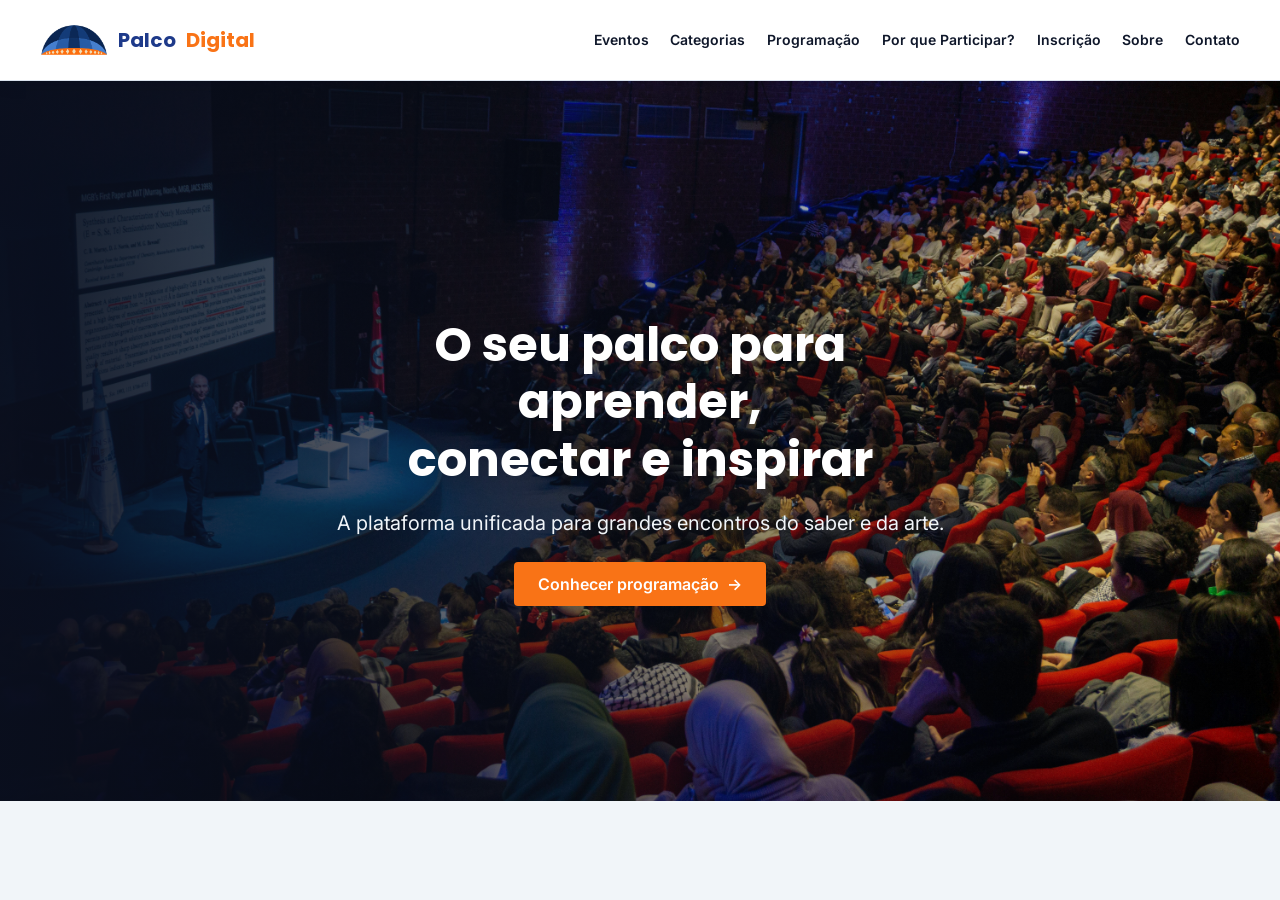
==== index.html @ 89cfd6b9 "feat: adiciona seção principal do portal" ====
<!doctype html>
<html lang="pt-BR">
  <head>
    <meta charset="UTF-8" />
    <meta name="viewport" content="width=device-width, initial-scale=1.0" />
    <link rel="preconnect" href="https://fonts.googleapis.com" />
    <link rel="preconnect" href="https://fonts.gstatic.com" crossorigin />
    <link
      href="https://fonts.googleapis.com/css2?family=Inter:wght@400;500;600&family=Poppins:wght@600;700;800&display=swap"
      rel="stylesheet"
    />
    <link rel="stylesheet" href="style.css" />
    <title>Palco Digital</title>
  </head>
  <body>
    <header class="cabecalho">
      <div class="cabecalho__conteudo">
        <a class="cabecalho__logo" href="">
          <img
            class="cabecalho__logo-imagem"
            src="assets/images/logo-palco-digital.png"
            alt="Logo do Palco Digital"
          />
          Palco <span class="cabecalho__logo-destaque">Digital</span>
        </a>

        <nav class="cabecalho__navegacao" aria-label="Navegação principal">
          <ul class="cabecalho__menu">
            <li class="cabecalho__item">Eventos</li>
            <li class="cabecalho__item">Categorias</li>
            <li class="cabecalho__item">Programação</li>
            <li class="cabecalho__item">Por que Participar?</li>
            <li class="cabecalho__item">Inscrição</li>
            <li class="cabecalho__item">Sobre</li>
            <li class="cabecalho__item">Contato</li>
          </ul>
        </nav>
      </div>
    </header>

    <section class="hero-section">
      <div class="container">
        <div class="hero-content">
          <h1>
            O seu palco para aprender, <br />
            conectar e inspirar
          </h1>
          <p>
            A plataforma unificada para grandes encontros do saber e da arte.
          </p>
          <a href="#" class="btn-primary">
            Conhecer programação<span class="arrow">&rarr;</span></a
          >
        </div>
      </div>
    </section>
  </body>
</html>
---- style.css ----
:root {
  --azul-principal: #2563eb;
  --azul-escuro: #1e3a8a;
  --laranja: #f97316;
  --laranja-claro: #fdba74;
  --branco: #ffffff;
  --cinza-fundo: #f1f5f9;
  --cinza-texto: #64748b;
  --preto-azul-texto: #0f172a;
  --fonte-titulo: "Poppins", Arial, sans-serif;
  --fonte-texto: "Inter", Arial, sans-serif;
}

* {
  box-sizing: border-box;
}

body {
  margin: 0;
  min-width: 320px;
  background-color: var(--cinza-fundo);
  color: var(--preto-azul-texto);
  font-family: var(--fonte-texto);
}

.cabecalho {
  position: sticky;
  top: 0;
  z-index: 100;
  background-color: var(--branco);
  border-bottom: 1px solid #dbe3ee;
  box-shadow: 0 4px 16px rgb(15 23 42 / 8%);
}

.cabecalho__conteudo {
  width: min(1200px, calc(100% - 32px));
  min-height: 80px;
  margin: 0 auto;
  display: flex;
  align-items: center;
  justify-content: space-between;
  gap: 32px;
}

.cabecalho__logo {
  display: flex;
  flex-shrink: 0;
  align-items: center;
  gap: 10px;
  color: var(--azul-escuro);
  font-family: var(--fonte-titulo);
  font-size: 1.25rem;
  font-weight: 700;
  line-height: 1;
  text-decoration: none;
  white-space: nowrap;
}

.cabecalho__logo-imagem {
  display: block;
  width: 68px;
  height: auto;
}

.cabecalho__logo-destaque {
  color: var(--laranja);
}

.cabecalho__navegacao {
  min-width: 0;
}

.cabecalho__menu {
  display: flex;
  align-items: center;
  gap: clamp(14px, 1.7vw, 26px);
  margin: 0;
  padding: 0;
  list-style: none;
}

.cabecalho__item {
  position: relative;
  padding: 10px 0;
  color: var(--preto-azul-texto);
  font-size: 0.875rem;
  font-weight: 600;
  line-height: 1.25;
  white-space: nowrap;
  transition: color 180ms ease;
  cursor: pointer;
}

.cabecalho__item::after {
  content: "";
  position: absolute;
  right: 0;
  bottom: 3px;
  left: 0;
  height: 2px;
  background-color: var(--laranja);
  border-radius: 999px;
  transform: scaleX(0);
  transform-origin: center;
  transition: transform 180ms ease;
}

.cabecalho__item:hover {
  color: var(--azul-principal);
}

.cabecalho__item:hover::after {
  transform: scaleX(1);
}

@media (max-width: 1050px) {
  .cabecalho__conteudo {
    min-height: auto;
    padding: 14px 0 10px;
    flex-direction: column;
    align-items: flex-start;
    gap: 6px;
  }

  .cabecalho__navegacao {
    width: 100%;
    overflow-x: auto;
    scrollbar-width: thin;
  }

  .cabecalho__menu {
    width: max-content;
    padding-bottom: 6px;
  }
}

@media (max-width: 480px) {
  .cabecalho__conteudo {
    width: min(100% - 24px, 1200px);
  }

  .cabecalho__logo {
    font-size: 1.1rem;
  }

  .cabecalho__logo-imagem {
    width: 58px;
  }
}

@media (prefers-reduced-motion: reduce) {
  .cabecalho__item,
  .cabecalho__item::after {
    transition: none;
  }
}

.hero-section {
  background: linear-gradient(to right, rgba(10, 15, 30, 0.95) 0%, rgba(10, 15, 30, 0.6) 40%, rgba(0, 0, 0, 0) 100%), url('/assets/images/hero.jpeg');

  background-size: cover;
  background-position: center;
  background-repeat: no-repeat;

  min-height: 80vh;
  display: flex;
  align-items: center;
  justify-content: center;
}

.container {
  max-width: 1200px;
  margin: 0 auto;
  padding: 0 24px;
}

.hero-content {
  max-width: 650px;
  color: var(--branco);
  text-align: center;
}

.hero-content h1 {
  font-family: var(--fonte-titulo);
  font-size: clamp(2rem, 5vw, 3rem);
  font-weight: 700;
  line-height: 1.2;
  margin-bottom: 16px;
}

.hero-content p {
  font-size: clamp(1rem, 2.5vw, 1.25rem);
  line-height: 1.5;
  color: var(--cinza-fundo);
  margin-bottom: 24px;
}

.btn-primary {
  display: inline-flex;
  align-items: center;
  gap: 8px;
  background-color: var(--laranja);
  color: var(--branco);
  font-size: 1rem;
  font-weight: 600;
  padding: 12px 24px;
  border: none;
  border-radius: 4px;
  transition: background-color 180ms ease;
  text-decoration: none;
}

.btn-primary:hover {
  background-color: var(--azul-principal);
  transform: translateY(-2px);
}
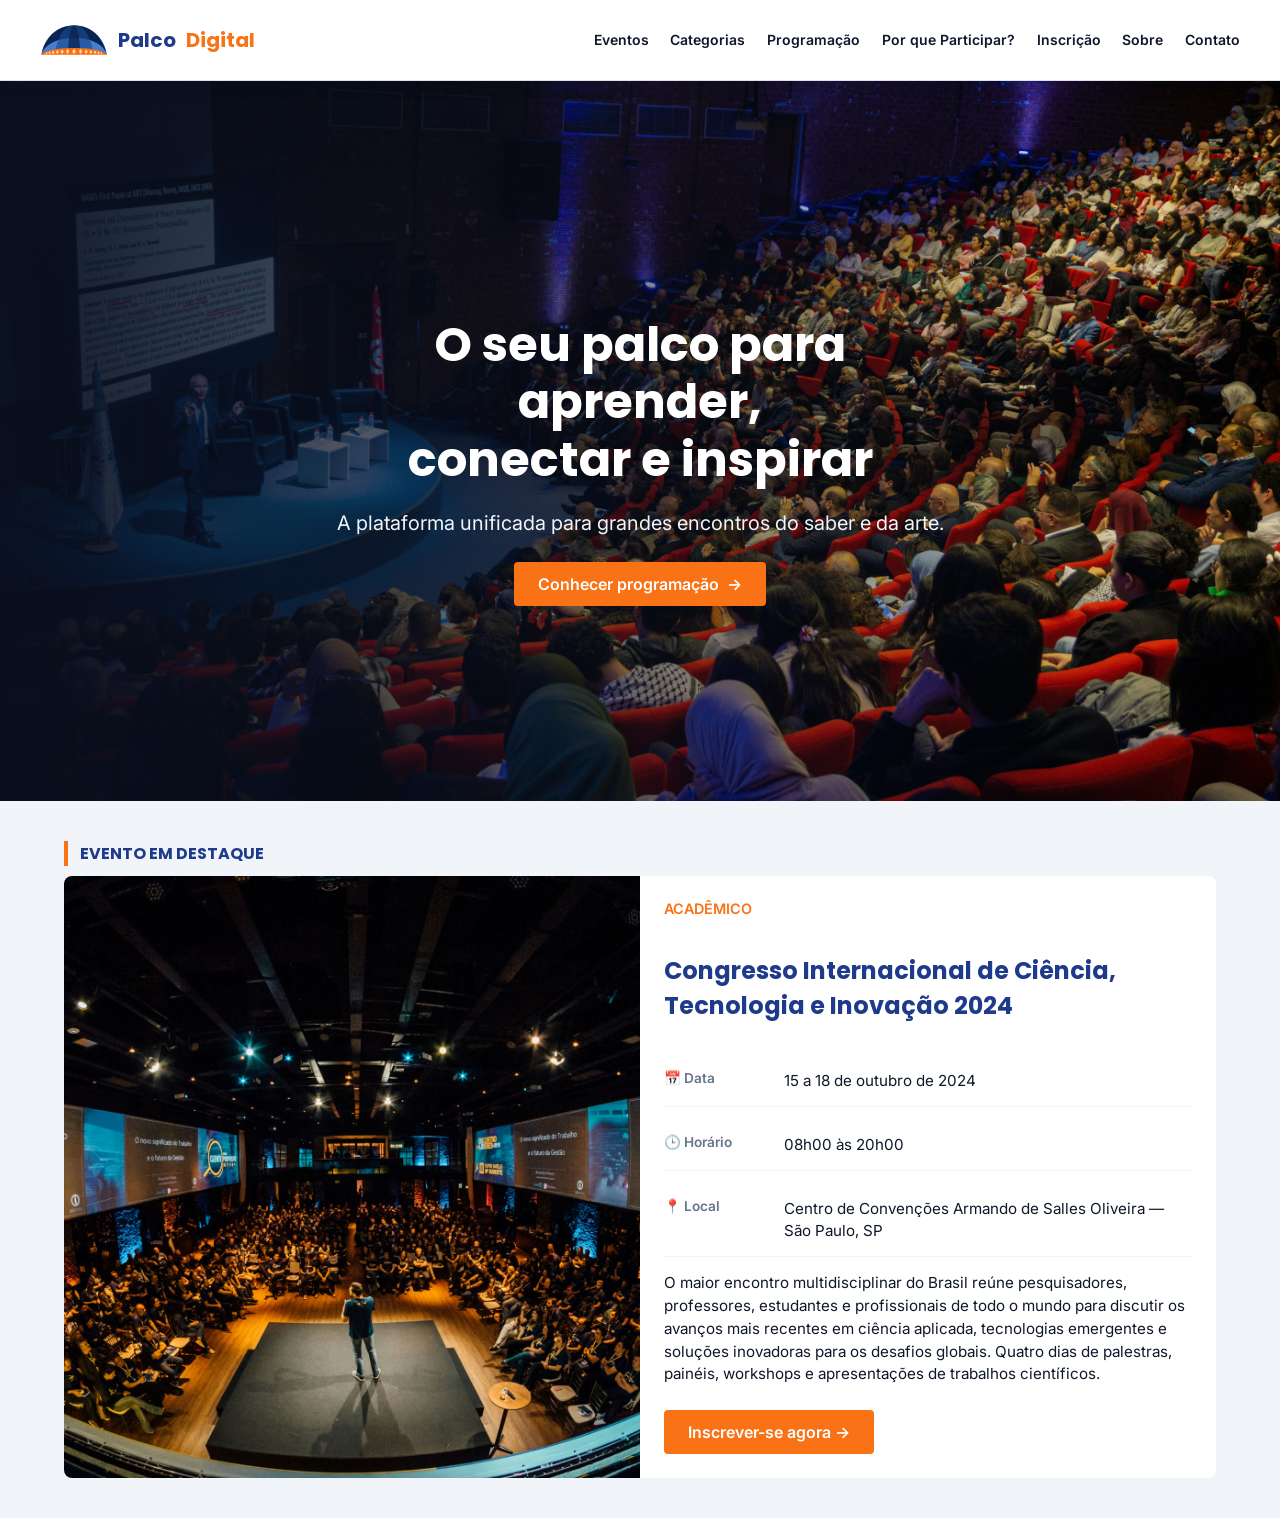
==== commit 890c2a48: "feat: adiciona evento em destaque" ====
--- a/index.html
+++ b/index.html
@@ -54,5 +54,55 @@
         </div>
       </div>
     </section>
+
+    <section class="featured-event-section">
+      <div class="event-container">
+        <div class="section-label">
+          <span>EVENTO EM DESTAQUE</span>
+        </div>
+        <div class="event-card">
+          <div class="event-image">
+            <img
+              src="/assets/images/event.jpeg"
+              alt="Público em evento acadêmico"
+            />
+          </div>
+          <div class="event-info">
+            <span class="tag">Acadêmico</span>
+            <h2>
+              Congresso Internacional de Ciência, Tecnologia e Inovação 2024
+            </h2>
+            <div class="event-details">
+              <div class="detail-row">
+                <div class="detail-label">📅 Data</div>
+                <div class="detail-value">15 a 18 de outubro de 2024</div>
+              </div>
+              <div class="detail-row">
+                <div class="detail-label">🕒 Horário</div>
+                <div class="detail-value">08h00 às 20h00</div>
+              </div>
+              <div class="detail-row">
+                <div class="detail-label">📍 Local</div>
+                <div class="detail-value">
+                  Centro de Convenções Armando de Salles Oliveira — São Paulo,
+                  SP
+                </div>
+              </div>
+            </div>
+
+            <p class="description">
+              O maior encontro multidisciplinar do Brasil reúne pesquisadores,
+              professores, estudantes e profissionais de todo o mundo para
+              discutir os avanços mais recentes em ciência aplicada, tecnologias
+              emergentes e soluções inovadoras para os desafios globais. Quatro
+              dias de palestras, painéis, workshops e apresentações de trabalhos
+              científicos.
+            </p>
+
+            <a href="#" class="btn-orange"> Inscrever-se agora &rarr; </a>
+          </div>
+        </div>
+      </div>
+    </section>
   </body>
 </html>
--- a/style.css
+++ b/style.css
@@ -214,3 +214,146 @@
   background-color: var(--azul-principal);
   transform: translateY(-2px);
 }
+
+.event-container {
+  max-width: 1200px;
+  width: 100%;
+  margin: 0 auto;
+  padding: 40px 24px;
+}
+
+.section-label {
+  font-family: var(--fonte-titulo);
+  font-weight: 700;
+  color: var(--azul-escuro);
+  transform: uppercase;
+  border-left: 4px solid var(--laranja);
+  padding-left: 12px;
+  margin-bottom: 10px;
+}
+
+.event-card {
+  display: grid;
+  grid-template-columns: 1fr 1fr;
+  background-color: var(--branco);
+  border-radius: 8px;
+  overflow: hidden;
+}
+
+.event-image {
+  width: 100%;
+  height: 100%;
+}
+
+.event-image img {
+  width: 100%;
+  height: 100%;
+  object-fit: cover;
+  display: block;
+}
+
+.event-info {
+  padding: 24px;
+  display: flex;
+  flex-direction: column;
+}
+
+.tag {
+  font-size: 0.90rem;
+  font-weight: 600;
+  color: var(--laranja);
+  text-transform: uppercase;
+  margin-bottom: 16px;
+}
+
+.event-info h2 {
+  font-family: var(--fonte-titulo);
+  font-size: 1.5rem;
+  font-weight: 700;
+  color: var(--azul-escuro);
+  margin-bottom: 32px;
+}
+
+.event-details {
+  display: flex;
+  flex-direction: column;
+  gap: 12px;
+}
+
+.detail-row {
+  display: flex;
+  align-items: flex-start;
+  padding: 15px 0;
+  border-bottom:#0f172a 1px solid var(--cinza-fundo);
+}
+
+.detail-row:nth-child(1) {
+  border-bottom: 1px solid var(--cinza-fundo);
+}
+
+.detail-row:nth-child(2) {
+  border-bottom: 1px solid var(--cinza-fundo);
+}
+
+.detail-row:nth-child(3) {
+  border-bottom: 1px solid var(--cinza-fundo);
+}
+
+.detail-label {
+  width: 120px;
+  font-size:0.85rem;
+  font-weight: 600;
+  color: var(--cinza-texto);
+  display: flex;
+  align-items: center;
+  gap: 8px;
+}
+
+.detail-value {
+  flex: 1;
+  font-size: 0.95rem;
+  color: var(--preto-azul-texto);
+  line-height: 1.4;
+}
+
+.description {
+  font-size: 0.95rem;
+  line-height: 1.5;
+  color: var(--preto-azul-texto);
+  margin-bottom: 24px;
+}
+
+.btn-orange {
+  align-self: flex-start;
+  background-color: var(--laranja);
+  color: var(--branco);
+  font-size: 1rem;
+  font-weight: 600;
+  padding: 12px 24px;
+  border-radius: 4px;
+  text-decoration: none;
+  transition: background-color 180ms ease;
+}
+
+.btn-orange:hover {
+  background-color: var(--azul-principal);
+}
+
+@media (max-width: 768px) {
+  .event-card {
+    grid-template-columns: 1fr;
+  }
+
+  .event-info {
+    padding: 32px 20px;
+  }
+
+  .event-info h2 {
+    font-size: 1.5rem;
+  }
+
+  .detail-row {
+    flex-direction: column;
+    gap: 8px;
+  }
+}
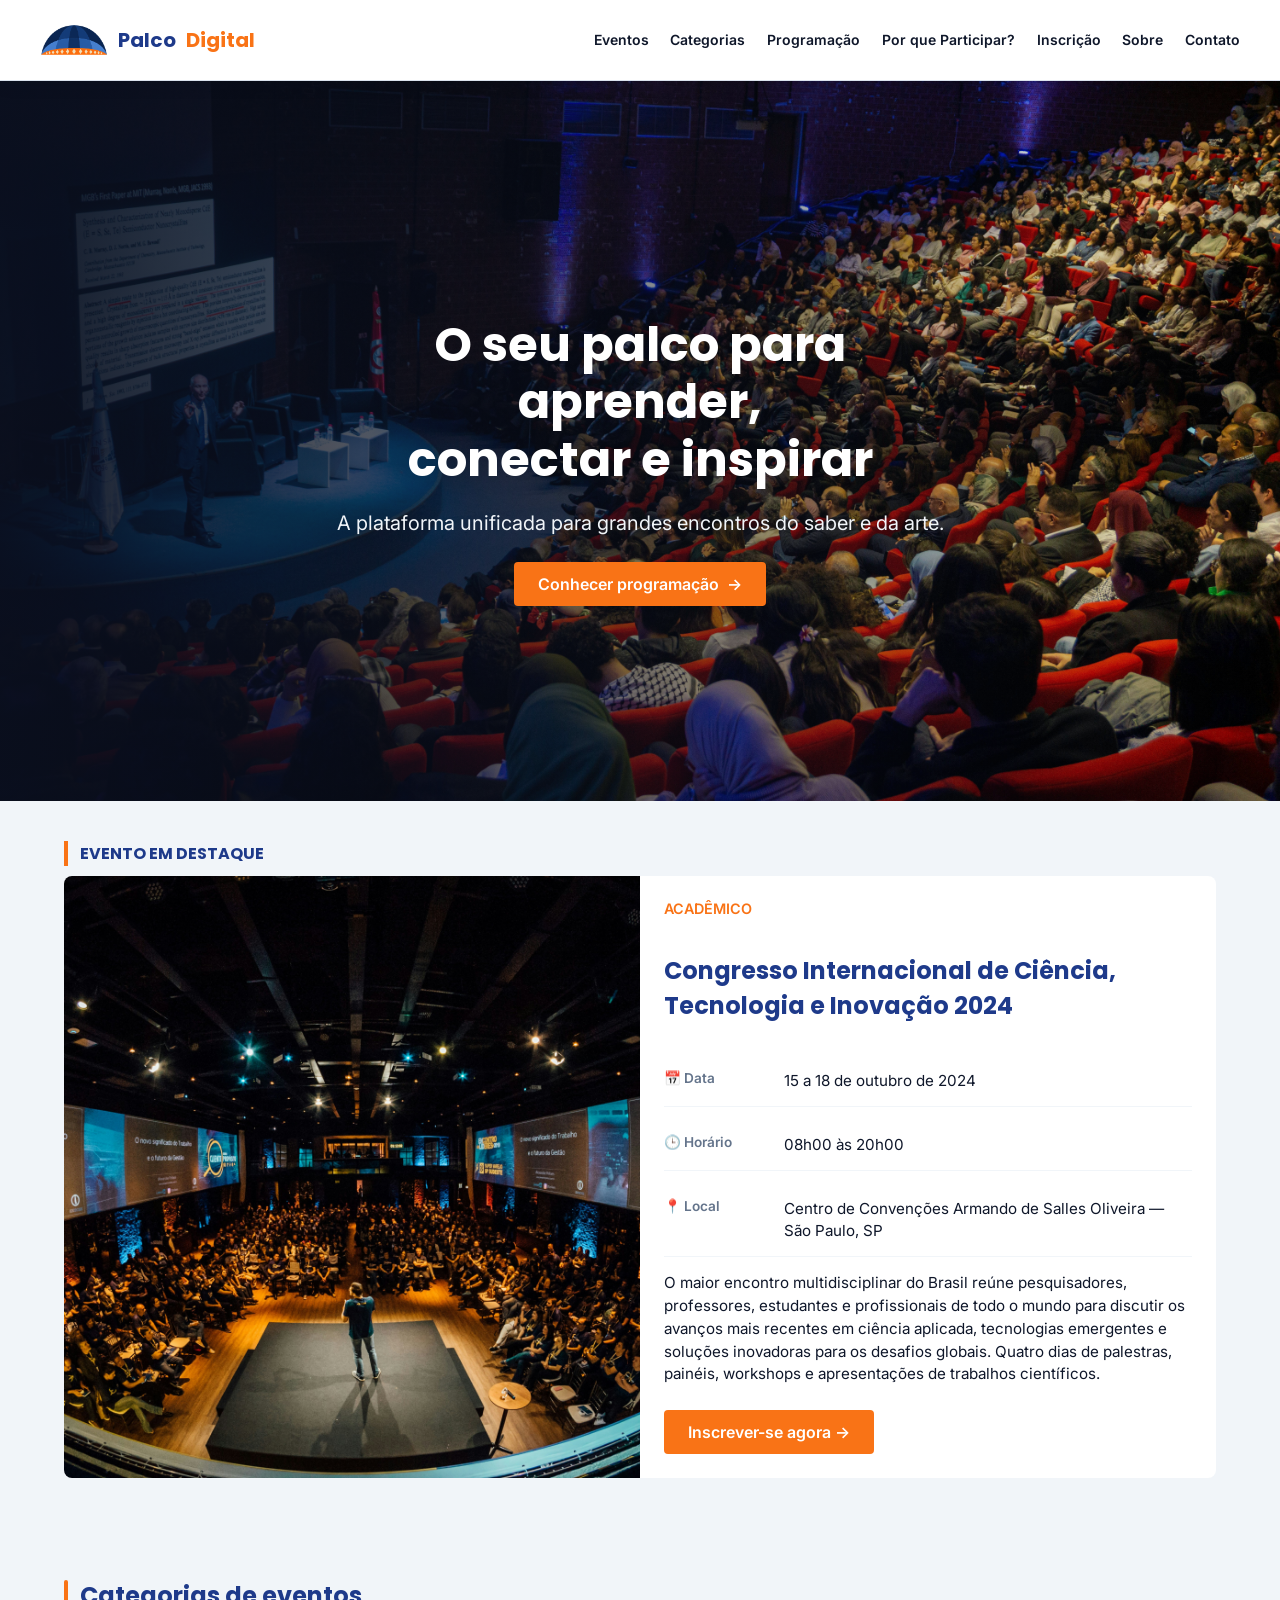
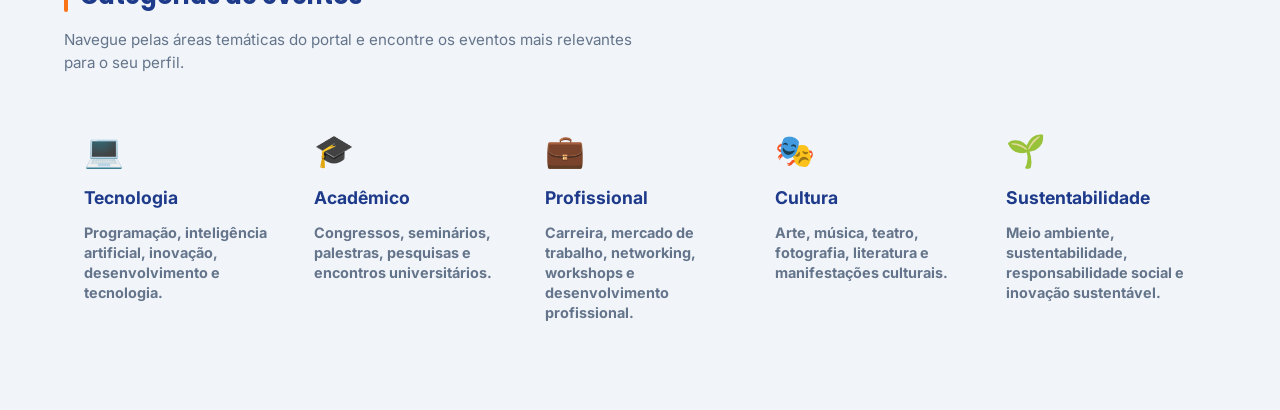
==== commit f2c0cc7b: "feat: adiciona seção de categorias" ====
--- a/index.html
+++ b/index.html
@@ -104,5 +104,71 @@
         </div>
       </div>
     </section>
+
+    <section class="categories-section">
+      <div class="categories-container">
+        <!-- Cabeçalho da Seção -->
+        <div class="section-header">
+          <h2>Categorias de eventos</h2>
+          <p>
+            Navegue pelas áreas temáticas do portal e encontre os eventos mais
+            relevantes para o seu perfil.
+          </p>
+        </div>
+
+        <!-- Grid de Categorias -->
+        <div class="categories-grid">
+          <!-- Card 1 (Ativo/Hover) -->
+          <a href="#" class="category-card active">
+            <div class="icon">💻</div>
+            <h3>Tecnologia</h3>
+            <p>
+              Programação, inteligência artificial, inovação, desenvolvimento e
+              tecnologia.
+            </p>
+          </a>
+
+          <!-- Card 2 -->
+          <a href="#" class="category-card">
+            <div class="icon">🎓</div>
+            <h3>Acadêmico</h3>
+            <p>
+              Congressos, seminários, palestras, pesquisas e encontros
+              universitários.
+            </p>
+          </a>
+
+          <!-- Card 3 -->
+          <a href="#" class="category-card">
+            <div class="icon">💼</div>
+            <h3>Profissional</h3>
+            <p>
+              Carreira, mercado de trabalho, networking, workshops e
+              desenvolvimento profissional.
+            </p>
+          </a>
+
+          <!-- Card 4 -->
+          <a href="#" class="category-card">
+            <div class="icon">🎭</div>
+            <h3>Cultura</h3>
+            <p>
+              Arte, música, teatro, fotografia, literatura e manifestações
+              culturais.
+            </p>
+          </a>
+
+          <!-- Card 5 -->
+          <a href="#" class="category-card">
+            <div class="icon">🌱</div>
+            <h3>Sustentabilidade</h3>
+            <p>
+              Meio ambiente, sustentabilidade, responsabilidade social e
+              inovação sustentável.
+            </p>
+          </a>
+        </div>
+      </div>
+    </section>
   </body>
 </html>
--- a/style.css
+++ b/style.css
@@ -357,3 +357,87 @@
     gap: 8px;
   }
 }
+
+.categories-container {
+  max-width: 1200px;
+  width: 100%;
+  margin: 0 auto;
+  padding: 40px 24px;
+}
+
+.section-header {
+  margin-bottom: 24px;
+}
+
+.section-header h2 {
+  font-family: var(--fonte-titulo);
+  font-weight: 700;
+  color: var(--azul-escuro);
+  display: flex;
+  align-items: center;
+  gap: 12px;
+  margin-bottom: 16px;
+}
+
+.section-header h2::before {
+  content: "";
+  display: inline-block;
+  width: 4px;
+  height: 32px;
+  background-color: var(--laranja);
+  border-radius: 2px;
+}
+
+.section-header p {
+  font-size: 0.95rem;
+  color: var(--cinza-texto);
+  max-width: 600px;
+  line-height: 1.5;
+}
+
+.categories-grid {
+  display: grid;
+  grid-template-columns: repeat(5, 1fr);
+}
+
+.category-card {
+  display: block;
+  padding: 32px 20px;
+  text-decoration: none;
+  color: inherit;
+}
+
+.category-card .icon {
+  font-size: 2rem;
+  margin-bottom: 16px;
+  display: flex;
+  justify-content: space-between;
+  margin-bottom: 16px;
+}
+
+.category-card h3 {
+  font-size: 1.1rem;
+  font-weight: 700;
+  margin-bottom: 8px;
+  color: var(--azul-escuro);
+}
+
+.category-card p {
+  font-size: 0.9rem;
+  color: var(--cinza-texto);
+  font-weight: 700;
+  line-height: 1.4;
+}
+
+@media (max-width: 1024px) {
+    .categories-grid {
+        grid-template-columns: repeat(3, 1fr);
+        border: none;
+    }
+}
+
+@media (max-width: 768px) {
+    .categories-grid {
+        grid-template-columns: 1fr;
+    }
+}
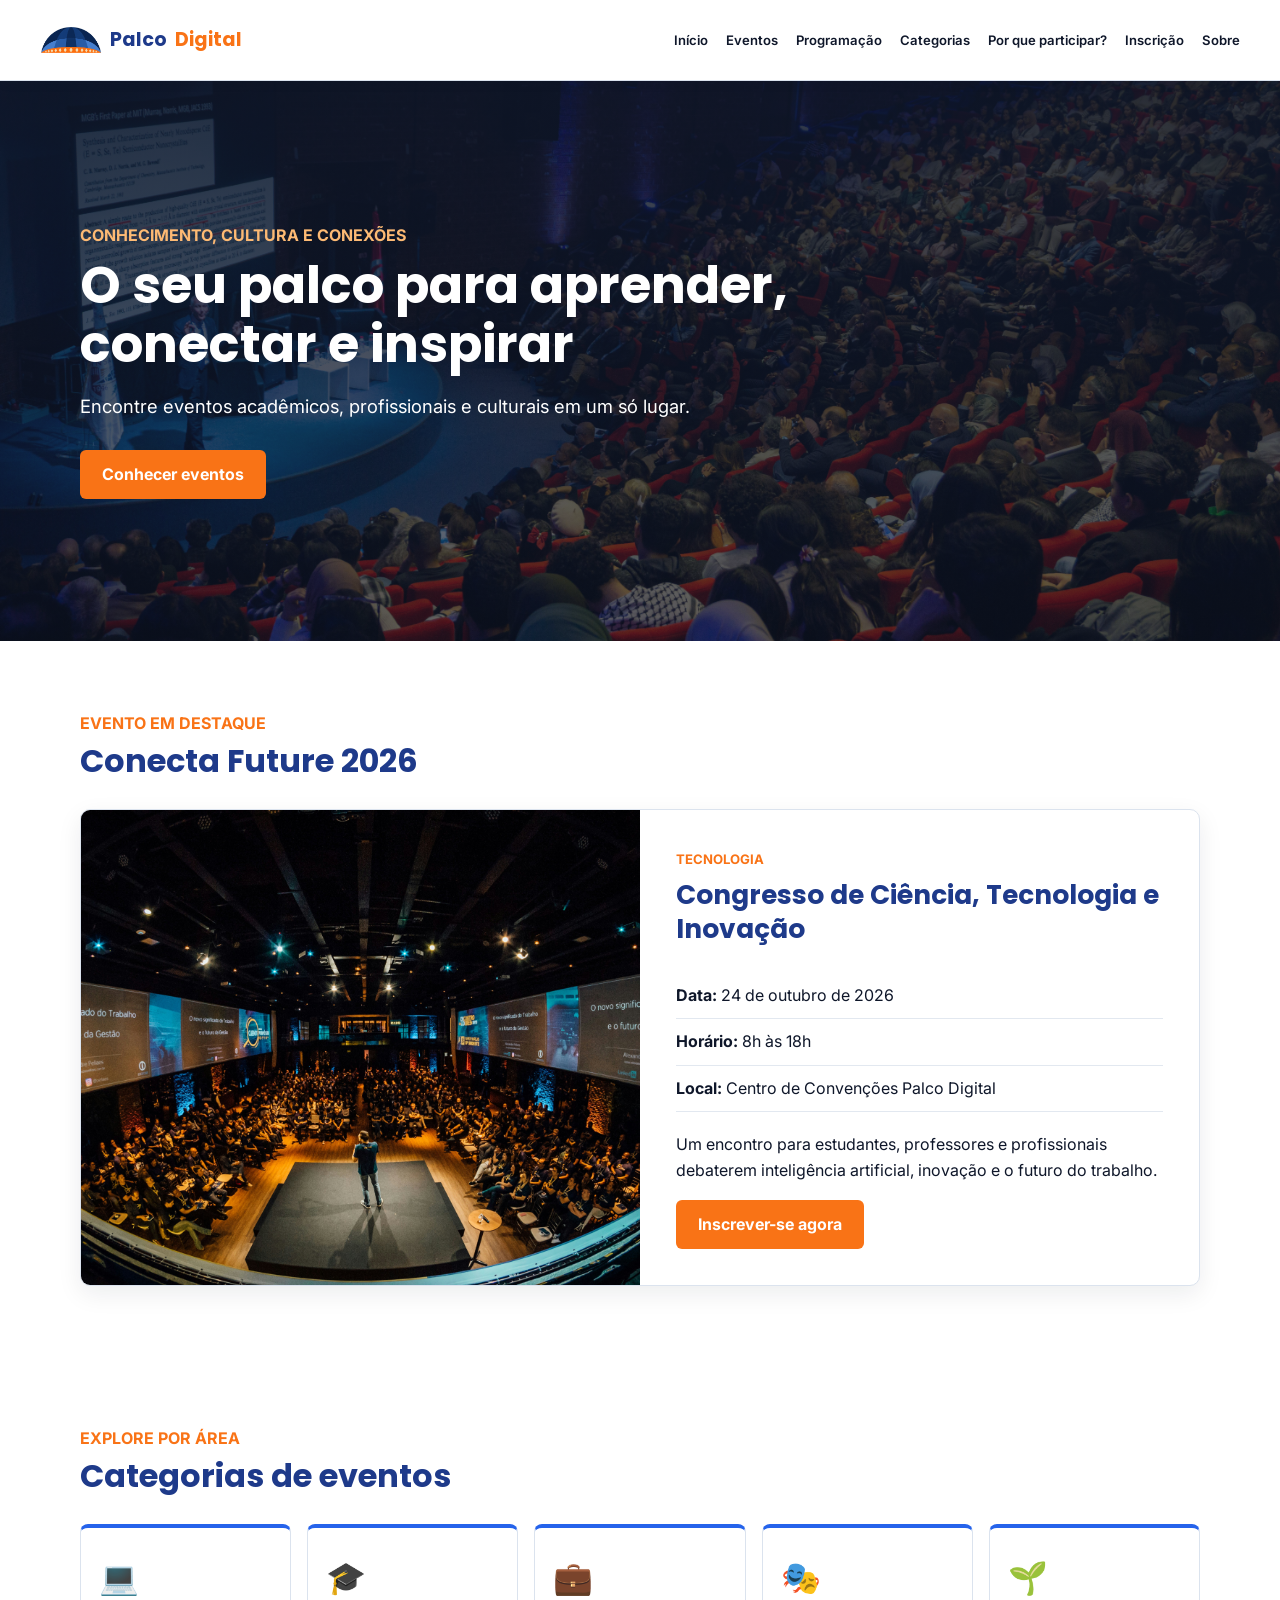
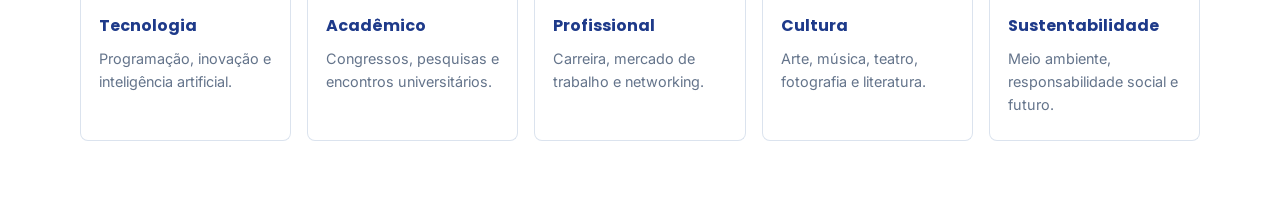
==== commit 02734c6d: "refactor: organiza estrutura base do portal" ====
--- a/index.html
+++ b/index.html
@@ -3,6 +3,10 @@
   <head>
     <meta charset="UTF-8" />
     <meta name="viewport" content="width=device-width, initial-scale=1.0" />
+    <meta
+      name="description"
+      content="Palco Digital: portal fictício de eventos acadêmicos, profissionais e culturais."
+    />
     <link rel="preconnect" href="https://fonts.googleapis.com" />
     <link rel="preconnect" href="https://fonts.gstatic.com" crossorigin />
     <link
@@ -10,165 +14,100 @@
       rel="stylesheet"
     />
     <link rel="stylesheet" href="style.css" />
-    <title>Palco Digital</title>
+    <title>Palco Digital | Portal de Eventos</title>
   </head>
+
   <body>
+    <a class="pular-conteudo" href="#conteudo-principal">Pular para o conteúdo</a>
+
     <header class="cabecalho">
       <div class="cabecalho__conteudo">
-        <a class="cabecalho__logo" href="">
+        <a class="cabecalho__logo" href="#inicio" aria-label="Palco Digital - Início">
           <img
             class="cabecalho__logo-imagem"
             src="assets/images/logo-palco-digital.png"
-            alt="Logo do Palco Digital"
+            alt=""
           />
           Palco <span class="cabecalho__logo-destaque">Digital</span>
         </a>
 
         <nav class="cabecalho__navegacao" aria-label="Navegação principal">
           <ul class="cabecalho__menu">
-            <li class="cabecalho__item">Eventos</li>
-            <li class="cabecalho__item">Categorias</li>
-            <li class="cabecalho__item">Programação</li>
-            <li class="cabecalho__item">Por que Participar?</li>
-            <li class="cabecalho__item">Inscrição</li>
-            <li class="cabecalho__item">Sobre</li>
-            <li class="cabecalho__item">Contato</li>
+            <li><a href="#inicio">Início</a></li>
+            <li><a href="#eventos">Eventos</a></li>
+            <li><a href="#programacao">Programação</a></li>
+            <li><a href="#categorias">Categorias</a></li>
+            <li><a href="#beneficios">Por que participar?</a></li>
+            <li><a href="#inscricao">Inscrição</a></li>
+            <li><a href="#sobre">Sobre</a></li>
           </ul>
         </nav>
       </div>
     </header>
 
-    <section class="hero-section">
-      <div class="container">
-        <div class="hero-content">
-          <h1>
-            O seu palco para aprender, <br />
-            conectar e inspirar
-          </h1>
+    <main id="conteudo-principal">
+      <!-- Banner principal -->
+      <section class="hero-section" id="inicio">
+        <div class="container hero-content">
+          <p class="hero-tag">Conhecimento, cultura e conexões</p>
+          <h1>O seu palco para aprender, conectar e inspirar</h1>
           <p>
-            A plataforma unificada para grandes encontros do saber e da arte.
+            Encontre eventos acadêmicos, profissionais e culturais em um só lugar.
           </p>
-          <a href="#" class="btn-primary">
-            Conhecer programação<span class="arrow">&rarr;</span></a
-          >
+          <a class="botao botao-laranja" href="#eventos">Conhecer eventos</a>
         </div>
-      </div>
-    </section>
+      </section>
 
-    <section class="featured-event-section">
-      <div class="event-container">
-        <div class="section-label">
-          <span>EVENTO EM DESTAQUE</span>
+      <!-- Evento principal -->
+      <section class="secao" id="destaque">
+        <div class="container">
+          <div class="titulo-secao">
+            <p>Evento em destaque</p>
+            <h2>Conecta Future 2026</h2>
+          </div>
+
+          <article class="evento-destaque">
+            <img
+              src="assets/images/event.jpeg"
+              alt="Público acompanhando uma palestra em um grande auditório"
+            />
+
+            <div class="evento-destaque__conteudo">
+              <span class="etiqueta">Tecnologia</span>
+              <h3>Congresso de Ciência, Tecnologia e Inovação</h3>
+              <ul class="lista-informacoes">
+                <li><strong>Data:</strong> 24 de outubro de 2026</li>
+                <li><strong>Horário:</strong> 8h às 18h</li>
+                <li><strong>Local:</strong> Centro de Convenções Palco Digital</li>
+              </ul>
+              <p>
+                Um encontro para estudantes, professores e profissionais debaterem
+                inteligência artificial, inovação e o futuro do trabalho.
+              </p>
+              <a class="botao botao-laranja" href="#inscricao">Inscrever-se agora</a>
+            </div>
+          </article>
         </div>
-        <div class="event-card">
-          <div class="event-image">
-            <img
-              src="/assets/images/event.jpeg"
-              alt="Público em evento acadêmico"
-            />
+      </section>
+
+      <!-- Categorias -->
+      <section class="secao" id="categorias">
+        <div class="container">
+          <div class="titulo-secao">
+            <p>Explore por área</p>
+            <h2>Categorias de eventos</h2>
           </div>
-          <div class="event-info">
-            <span class="tag">Acadêmico</span>
-            <h2>
-              Congresso Internacional de Ciência, Tecnologia e Inovação 2024
-            </h2>
-            <div class="event-details">
-              <div class="detail-row">
-                <div class="detail-label">📅 Data</div>
-                <div class="detail-value">15 a 18 de outubro de 2024</div>
-              </div>
-              <div class="detail-row">
-                <div class="detail-label">🕒 Horário</div>
-                <div class="detail-value">08h00 às 20h00</div>
-              </div>
-              <div class="detail-row">
-                <div class="detail-label">📍 Local</div>
-                <div class="detail-value">
-                  Centro de Convenções Armando de Salles Oliveira — São Paulo,
-                  SP
-                </div>
-              </div>
-            </div>
 
-            <p class="description">
-              O maior encontro multidisciplinar do Brasil reúne pesquisadores,
-              professores, estudantes e profissionais de todo o mundo para
-              discutir os avanços mais recentes em ciência aplicada, tecnologias
-              emergentes e soluções inovadoras para os desafios globais. Quatro
-              dias de palestras, painéis, workshops e apresentações de trabalhos
-              científicos.
-            </p>
-
-            <a href="#" class="btn-orange"> Inscrever-se agora &rarr; </a>
+          <div class="categorias-grid">
+            <article class="categoria-card"><span aria-hidden="true">💻</span><h3>Tecnologia</h3><p>Programação, inovação e inteligência artificial.</p></article>
+            <article class="categoria-card"><span aria-hidden="true">🎓</span><h3>Acadêmico</h3><p>Congressos, pesquisas e encontros universitários.</p></article>
+            <article class="categoria-card"><span aria-hidden="true">💼</span><h3>Profissional</h3><p>Carreira, mercado de trabalho e networking.</p></article>
+            <article class="categoria-card"><span aria-hidden="true">🎭</span><h3>Cultura</h3><p>Arte, música, teatro, fotografia e literatura.</p></article>
+            <article class="categoria-card"><span aria-hidden="true">🌱</span><h3>Sustentabilidade</h3><p>Meio ambiente, responsabilidade social e futuro.</p></article>
           </div>
         </div>
-      </div>
-    </section>
+      </section>
 
-    <section class="categories-section">
-      <div class="categories-container">
-        <!-- Cabeçalho da Seção -->
-        <div class="section-header">
-          <h2>Categorias de eventos</h2>
-          <p>
-            Navegue pelas áreas temáticas do portal e encontre os eventos mais
-            relevantes para o seu perfil.
-          </p>
-        </div>
-
-        <!-- Grid de Categorias -->
-        <div class="categories-grid">
-          <!-- Card 1 (Ativo/Hover) -->
-          <a href="#" class="category-card active">
-            <div class="icon">💻</div>
-            <h3>Tecnologia</h3>
-            <p>
-              Programação, inteligência artificial, inovação, desenvolvimento e
-              tecnologia.
-            </p>
-          </a>
-
-          <!-- Card 2 -->
-          <a href="#" class="category-card">
-            <div class="icon">🎓</div>
-            <h3>Acadêmico</h3>
-            <p>
-              Congressos, seminários, palestras, pesquisas e encontros
-              universitários.
-            </p>
-          </a>
-
-          <!-- Card 3 -->
-          <a href="#" class="category-card">
-            <div class="icon">💼</div>
-            <h3>Profissional</h3>
-            <p>
-              Carreira, mercado de trabalho, networking, workshops e
-              desenvolvimento profissional.
-            </p>
-          </a>
-
-          <!-- Card 4 -->
-          <a href="#" class="category-card">
-            <div class="icon">🎭</div>
-            <h3>Cultura</h3>
-            <p>
-              Arte, música, teatro, fotografia, literatura e manifestações
-              culturais.
-            </p>
-          </a>
-
-          <!-- Card 5 -->
-          <a href="#" class="category-card">
-            <div class="icon">🌱</div>
-            <h3>Sustentabilidade</h3>
-            <p>
-              Meio ambiente, sustentabilidade, responsabilidade social e
-              inovação sustentável.
-            </p>
-          </a>
-        </div>
-      </div>
-    </section>
+    </main>
   </body>
 </html>
--- a/style.css
+++ b/style.css
@@ -15,21 +15,64 @@
   box-sizing: border-box;
 }
 
+html {
+  scroll-behavior: smooth;
+  scroll-padding-top: 90px;
+}
+
 body {
   margin: 0;
   min-width: 320px;
-  background-color: var(--cinza-fundo);
+  background-color: var(--branco);
   color: var(--preto-azul-texto);
   font-family: var(--fonte-texto);
-}
-
+  line-height: 1.6;
+}
+
+img {
+  display: block;
+  max-width: 100%;
+}
+
+a {
+  color: var(--azul-principal);
+}
+
+h1,
+h2,
+h3,
+p {
+  margin-top: 0;
+}
+
+.container {
+  width: min(1120px, calc(100% - 32px));
+  margin: 0 auto;
+}
+
+.pular-conteudo {
+  position: absolute;
+  top: -50px;
+  left: 16px;
+  z-index: 200;
+  padding: 10px 16px;
+  background-color: var(--laranja);
+  color: var(--branco);
+  text-decoration: none;
+}
+
+.pular-conteudo:focus {
+  top: 10px;
+}
+
+/* Cabeçalho */
 .cabecalho {
   position: sticky;
   top: 0;
   z-index: 100;
   background-color: var(--branco);
   border-bottom: 1px solid #dbe3ee;
-  box-shadow: 0 4px 16px rgb(15 23 42 / 8%);
+  box-shadow: 0 2px 10px rgba(15, 23, 42, 0.08);
 }
 
 .cabecalho__conteudo {
@@ -39,30 +82,28 @@
   display: flex;
   align-items: center;
   justify-content: space-between;
-  gap: 32px;
+  gap: 24px;
 }
 
 .cabecalho__logo {
   display: flex;
-  flex-shrink: 0;
   align-items: center;
-  gap: 10px;
+  gap: 8px;
   color: var(--azul-escuro);
   font-family: var(--fonte-titulo);
-  font-size: 1.25rem;
-  font-weight: 700;
-  line-height: 1;
+  font-size: 1.2rem;
+  font-weight: 700;
   text-decoration: none;
   white-space: nowrap;
 }
 
 .cabecalho__logo-imagem {
-  display: block;
-  width: 68px;
+  width: 62px;
   height: auto;
 }
 
-.cabecalho__logo-destaque {
+.cabecalho__logo-destaque,
+.rodape-logo span {
   color: var(--laranja);
 }
 
@@ -73,371 +114,203 @@
 .cabecalho__menu {
   display: flex;
   align-items: center;
-  gap: clamp(14px, 1.7vw, 26px);
+  gap: 18px;
   margin: 0;
   padding: 0;
   list-style: none;
 }
 
-.cabecalho__item {
-  position: relative;
+.cabecalho__menu a {
+  display: block;
   padding: 10px 0;
   color: var(--preto-azul-texto);
-  font-size: 0.875rem;
+  font-size: 0.82rem;
   font-weight: 600;
+  text-decoration: none;
+  white-space: nowrap;
+}
+
+.cabecalho__menu a:hover {
+  color: var(--laranja);
+}
+
+/* Partes gerais */
+.secao {
+  padding: 70px 0;
+}
+
+.secao-clara {
+  background-color: var(--cinza-fundo);
+}
+
+.titulo-secao {
+  margin-bottom: 28px;
+}
+
+.titulo-secao p {
+  margin-bottom: 4px;
+  color: var(--laranja);
+  font-weight: 700;
+  text-transform: uppercase;
+}
+
+.titulo-secao h2 {
+  margin-bottom: 8px;
+  color: var(--azul-escuro);
+  font-family: var(--fonte-titulo);
+  font-size: 2rem;
   line-height: 1.25;
-  white-space: nowrap;
-  transition: color 180ms ease;
+}
+
+.titulo-secao span {
+  color: var(--cinza-texto);
+}
+
+.titulo-centralizado {
+  text-align: center;
+}
+
+.botao {
+  display: inline-block;
+  padding: 12px 22px;
+  border: 0;
+  border-radius: 6px;
+  font: inherit;
+  font-weight: 700;
+  text-align: center;
+  text-decoration: none;
   cursor: pointer;
 }
 
-.cabecalho__item::after {
-  content: "";
-  position: absolute;
-  right: 0;
-  bottom: 3px;
-  left: 0;
-  height: 2px;
+.botao-laranja {
   background-color: var(--laranja);
-  border-radius: 999px;
-  transform: scaleX(0);
-  transform-origin: center;
-  transition: transform 180ms ease;
-}
-
-.cabecalho__item:hover {
-  color: var(--azul-principal);
-}
-
-.cabecalho__item:hover::after {
-  transform: scaleX(1);
-}
-
-@media (max-width: 1050px) {
-  .cabecalho__conteudo {
-    min-height: auto;
-    padding: 14px 0 10px;
-    flex-direction: column;
-    align-items: flex-start;
-    gap: 6px;
-  }
-
-  .cabecalho__navegacao {
-    width: 100%;
-    overflow-x: auto;
-    scrollbar-width: thin;
-  }
-
-  .cabecalho__menu {
-    width: max-content;
-    padding-bottom: 6px;
-  }
-}
-
-@media (max-width: 480px) {
-  .cabecalho__conteudo {
-    width: min(100% - 24px, 1200px);
-  }
-
-  .cabecalho__logo {
-    font-size: 1.1rem;
-  }
-
-  .cabecalho__logo-imagem {
-    width: 58px;
-  }
-}
-
-@media (prefers-reduced-motion: reduce) {
-  .cabecalho__item,
-  .cabecalho__item::after {
-    transition: none;
-  }
-}
-
+  color: var(--branco);
+}
+
+.botao-laranja:hover {
+  background-color: #d95f0b;
+}
+
+.etiqueta {
+  display: inline-block;
+  margin-bottom: 8px;
+  color: var(--laranja);
+  font-size: 0.82rem;
+  font-weight: 700;
+  text-transform: uppercase;
+}
+
+/* Banner */
 .hero-section {
-  background: linear-gradient(to right, rgba(10, 15, 30, 0.95) 0%, rgba(10, 15, 30, 0.6) 40%, rgba(0, 0, 0, 0) 100%), url('/assets/images/hero.jpeg');
-
-  background-size: cover;
-  background-position: center;
-  background-repeat: no-repeat;
-
-  min-height: 80vh;
+  min-height: 560px;
   display: flex;
   align-items: center;
-  justify-content: center;
-}
-
-.container {
-  max-width: 1200px;
-  margin: 0 auto;
-  padding: 0 24px;
+  background-image:
+    linear-gradient(rgba(15, 23, 42, 0.88), rgba(15, 23, 42, 0.62)),
+    url("assets/images/hero.jpeg");
+  background-position: center;
+  background-size: cover;
+  color: var(--branco);
 }
 
 .hero-content {
-  max-width: 650px;
-  color: var(--branco);
-  text-align: center;
+  max-width: 1120px;
 }
 
 .hero-content h1 {
-  font-family: var(--fonte-titulo);
-  font-size: clamp(2rem, 5vw, 3rem);
-  font-weight: 700;
-  line-height: 1.2;
-  margin-bottom: 16px;
-}
-
-.hero-content p {
-  font-size: clamp(1rem, 2.5vw, 1.25rem);
-  line-height: 1.5;
-  color: var(--cinza-fundo);
-  margin-bottom: 24px;
-}
-
-.btn-primary {
-  display: inline-flex;
-  align-items: center;
-  gap: 8px;
-  background-color: var(--laranja);
-  color: var(--branco);
-  font-size: 1rem;
-  font-weight: 600;
-  padding: 12px 24px;
-  border: none;
-  border-radius: 4px;
-  transition: background-color 180ms ease;
-  text-decoration: none;
-}
-
-.btn-primary:hover {
-  background-color: var(--azul-principal);
-  transform: translateY(-2px);
-}
-
-.event-container {
-  max-width: 1200px;
-  width: 100%;
-  margin: 0 auto;
-  padding: 40px 24px;
-}
-
-.section-label {
-  font-family: var(--fonte-titulo);
-  font-weight: 700;
-  color: var(--azul-escuro);
-  transform: uppercase;
-  border-left: 4px solid var(--laranja);
-  padding-left: 12px;
-  margin-bottom: 10px;
-}
-
-.event-card {
+  max-width: 720px;
+  margin-bottom: 18px;
+  font-family: var(--fonte-titulo);
+  font-size: 3.2rem;
+  line-height: 1.15;
+}
+
+.hero-content > p:not(.hero-tag) {
+  max-width: 620px;
+  margin-bottom: 28px;
+  font-size: 1.15rem;
+}
+
+.hero-tag {
+  margin-bottom: 8px;
+  color: var(--laranja-claro);
+  font-weight: 700;
+  text-transform: uppercase;
+}
+
+/* Evento principal */
+.evento-destaque {
   display: grid;
   grid-template-columns: 1fr 1fr;
+  overflow: hidden;
   background-color: var(--branco);
-  border-radius: 8px;
-  overflow: hidden;
-}
-
-.event-image {
+  border: 1px solid #dbe3ee;
+  border-radius: 10px;
+  box-shadow: 0 8px 24px rgba(15, 23, 42, 0.08);
+}
+
+.evento-destaque > img {
   width: 100%;
   height: 100%;
-}
-
-.event-image img {
-  width: 100%;
-  height: 100%;
+  min-height: 430px;
   object-fit: cover;
-  display: block;
-}
-
-.event-info {
-  padding: 24px;
-  display: flex;
-  flex-direction: column;
-}
-
-.tag {
-  font-size: 0.90rem;
-  font-weight: 600;
-  color: var(--laranja);
-  text-transform: uppercase;
-  margin-bottom: 16px;
-}
-
-.event-info h2 {
-  font-family: var(--fonte-titulo);
-  font-size: 1.5rem;
-  font-weight: 700;
+}
+
+.evento-destaque__conteudo {
+  padding: 36px;
+}
+
+.evento-destaque__conteudo h3 {
   color: var(--azul-escuro);
-  margin-bottom: 32px;
-}
-
-.event-details {
-  display: flex;
-  flex-direction: column;
-  gap: 12px;
-}
-
-.detail-row {
-  display: flex;
-  align-items: flex-start;
-  padding: 15px 0;
-  border-bottom:#0f172a 1px solid var(--cinza-fundo);
-}
-
-.detail-row:nth-child(1) {
-  border-bottom: 1px solid var(--cinza-fundo);
-}
-
-.detail-row:nth-child(2) {
-  border-bottom: 1px solid var(--cinza-fundo);
-}
-
-.detail-row:nth-child(3) {
-  border-bottom: 1px solid var(--cinza-fundo);
-}
-
-.detail-label {
-  width: 120px;
-  font-size:0.85rem;
-  font-weight: 600;
-  color: var(--cinza-texto);
-  display: flex;
-  align-items: center;
-  gap: 8px;
-}
-
-.detail-value {
-  flex: 1;
-  font-size: 0.95rem;
-  color: var(--preto-azul-texto);
-  line-height: 1.4;
-}
-
-.description {
-  font-size: 0.95rem;
-  line-height: 1.5;
-  color: var(--preto-azul-texto);
-  margin-bottom: 24px;
-}
-
-.btn-orange {
-  align-self: flex-start;
-  background-color: var(--laranja);
-  color: var(--branco);
-  font-size: 1rem;
-  font-weight: 600;
-  padding: 12px 24px;
-  border-radius: 4px;
-  text-decoration: none;
-  transition: background-color 180ms ease;
-}
-
-.btn-orange:hover {
-  background-color: var(--azul-principal);
-}
-
-@media (max-width: 768px) {
-  .event-card {
-    grid-template-columns: 1fr;
-  }
-
-  .event-info {
-    padding: 32px 20px;
-  }
-
-  .event-info h2 {
-    font-size: 1.5rem;
-  }
-
-  .detail-row {
-    flex-direction: column;
-    gap: 8px;
-  }
-}
-
-.categories-container {
-  max-width: 1200px;
-  width: 100%;
-  margin: 0 auto;
-  padding: 40px 24px;
-}
-
-.section-header {
-  margin-bottom: 24px;
-}
-
-.section-header h2 {
-  font-family: var(--fonte-titulo);
-  font-weight: 700;
-  color: var(--azul-escuro);
-  display: flex;
-  align-items: center;
-  gap: 12px;
-  margin-bottom: 16px;
-}
-
-.section-header h2::before {
-  content: "";
-  display: inline-block;
-  width: 4px;
-  height: 32px;
-  background-color: var(--laranja);
-  border-radius: 2px;
-}
-
-.section-header p {
-  font-size: 0.95rem;
-  color: var(--cinza-texto);
-  max-width: 600px;
-  line-height: 1.5;
-}
-
-.categories-grid {
+  font-family: var(--fonte-titulo);
+  font-size: 1.65rem;
+  line-height: 1.3;
+}
+
+.lista-informacoes {
+  margin: 0 0 20px;
+  padding: 0;
+  list-style: none;
+}
+
+.lista-informacoes li {
+  padding: 10px 0;
+  border-bottom: 1px solid #e2e8f0;
+}
+
+/* Categorias */
+.categorias-grid {
   display: grid;
   grid-template-columns: repeat(5, 1fr);
-}
-
-.category-card {
+  gap: 16px;
+}
+
+.categoria-card {
+  padding: 24px 18px;
+  background-color: var(--branco);
+  border: 1px solid #dbe3ee;
+  border-top: 4px solid var(--azul-principal);
+  border-radius: 8px;
+}
+
+.categoria-card > span,
+.beneficio-card > span {
   display: block;
-  padding: 32px 20px;
-  text-decoration: none;
-  color: inherit;
-}
-
-.category-card .icon {
+  margin-bottom: 10px;
   font-size: 2rem;
-  margin-bottom: 16px;
-  display: flex;
-  justify-content: space-between;
-  margin-bottom: 16px;
-}
-
-.category-card h3 {
-  font-size: 1.1rem;
-  font-weight: 700;
+}
+
+.categoria-card h3,
+.beneficio-card h3 {
   margin-bottom: 8px;
   color: var(--azul-escuro);
-}
-
-.category-card p {
+  font-family: var(--fonte-titulo);
+  font-size: 1rem;
+}
+
+.categoria-card p,
+.beneficio-card p {
+  margin-bottom: 0;
+  color: var(--cinza-texto);
   font-size: 0.9rem;
-  color: var(--cinza-texto);
-  font-weight: 700;
-  line-height: 1.4;
-}
-
-@media (max-width: 1024px) {
-    .categories-grid {
-        grid-template-columns: repeat(3, 1fr);
-        border: none;
-    }
-}
-
-@media (max-width: 768px) {
-    .categories-grid {
-        grid-template-columns: 1fr;
-    }
-}+}
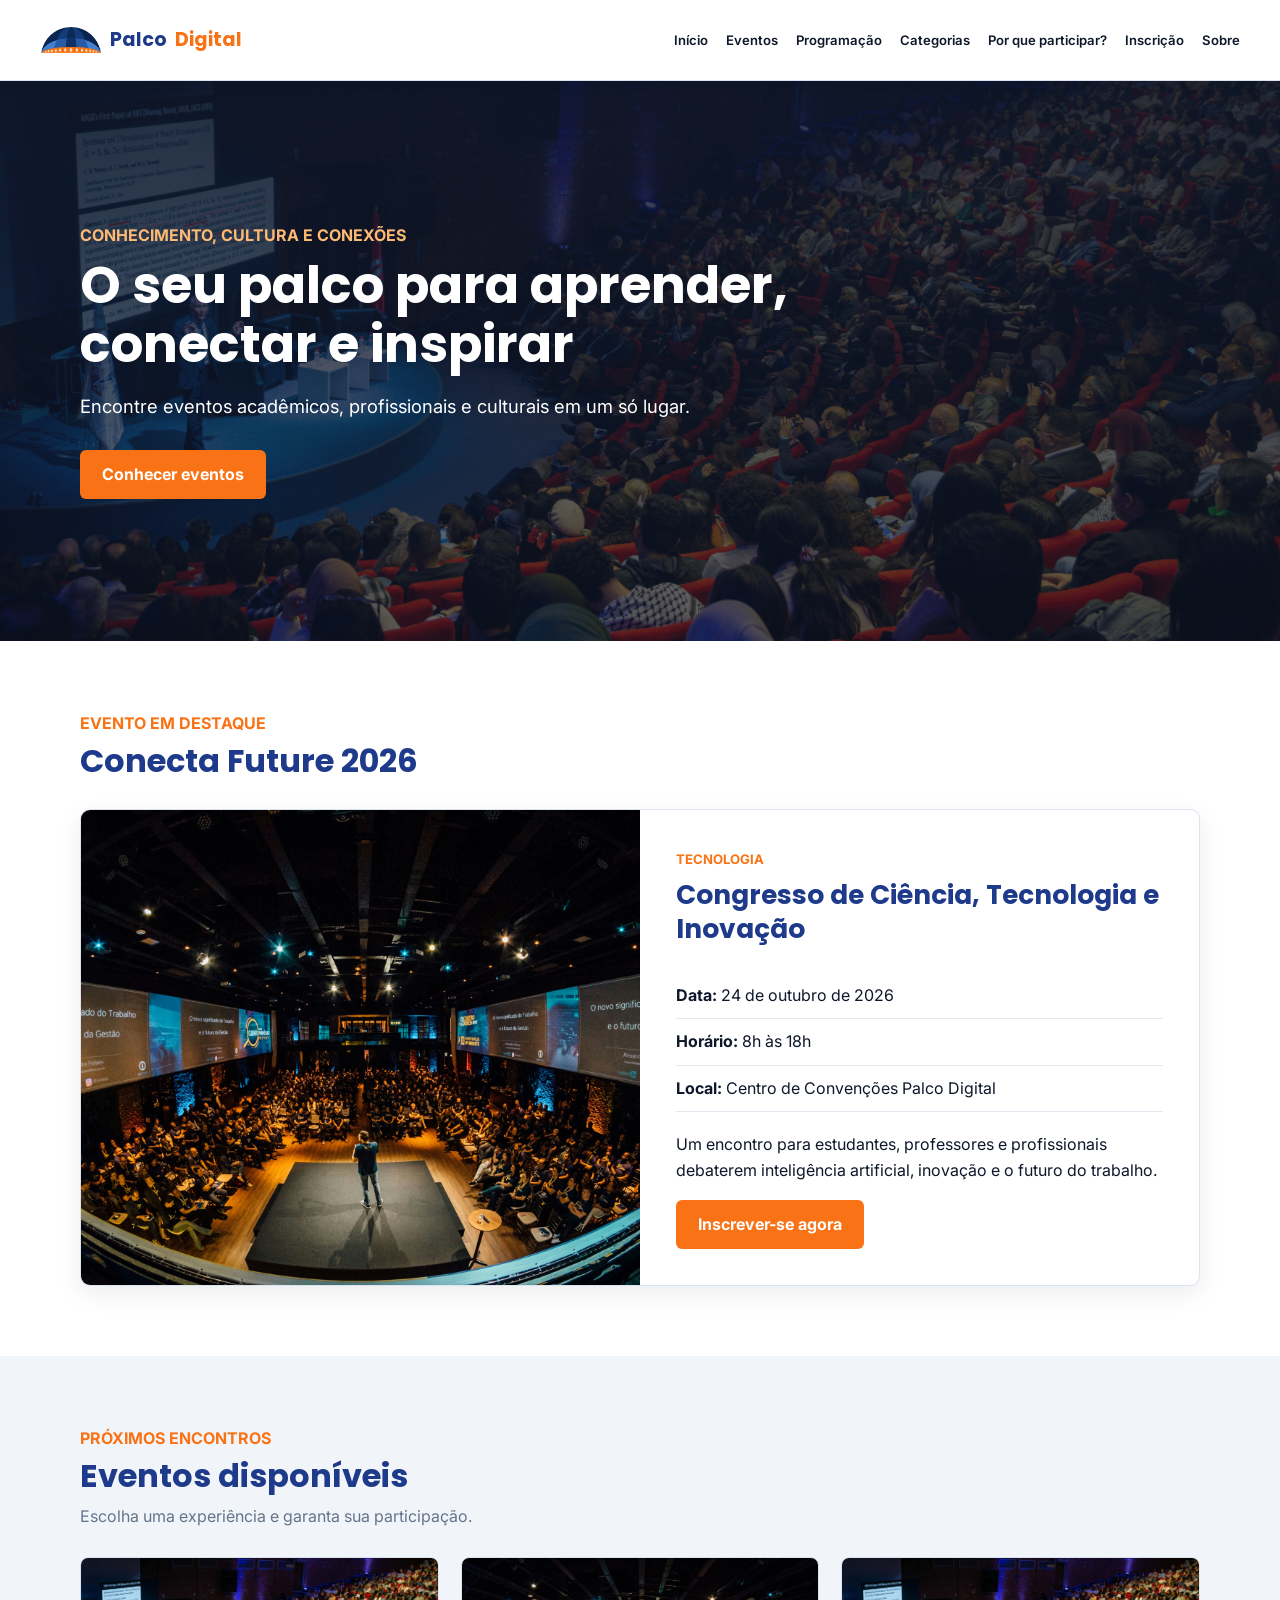
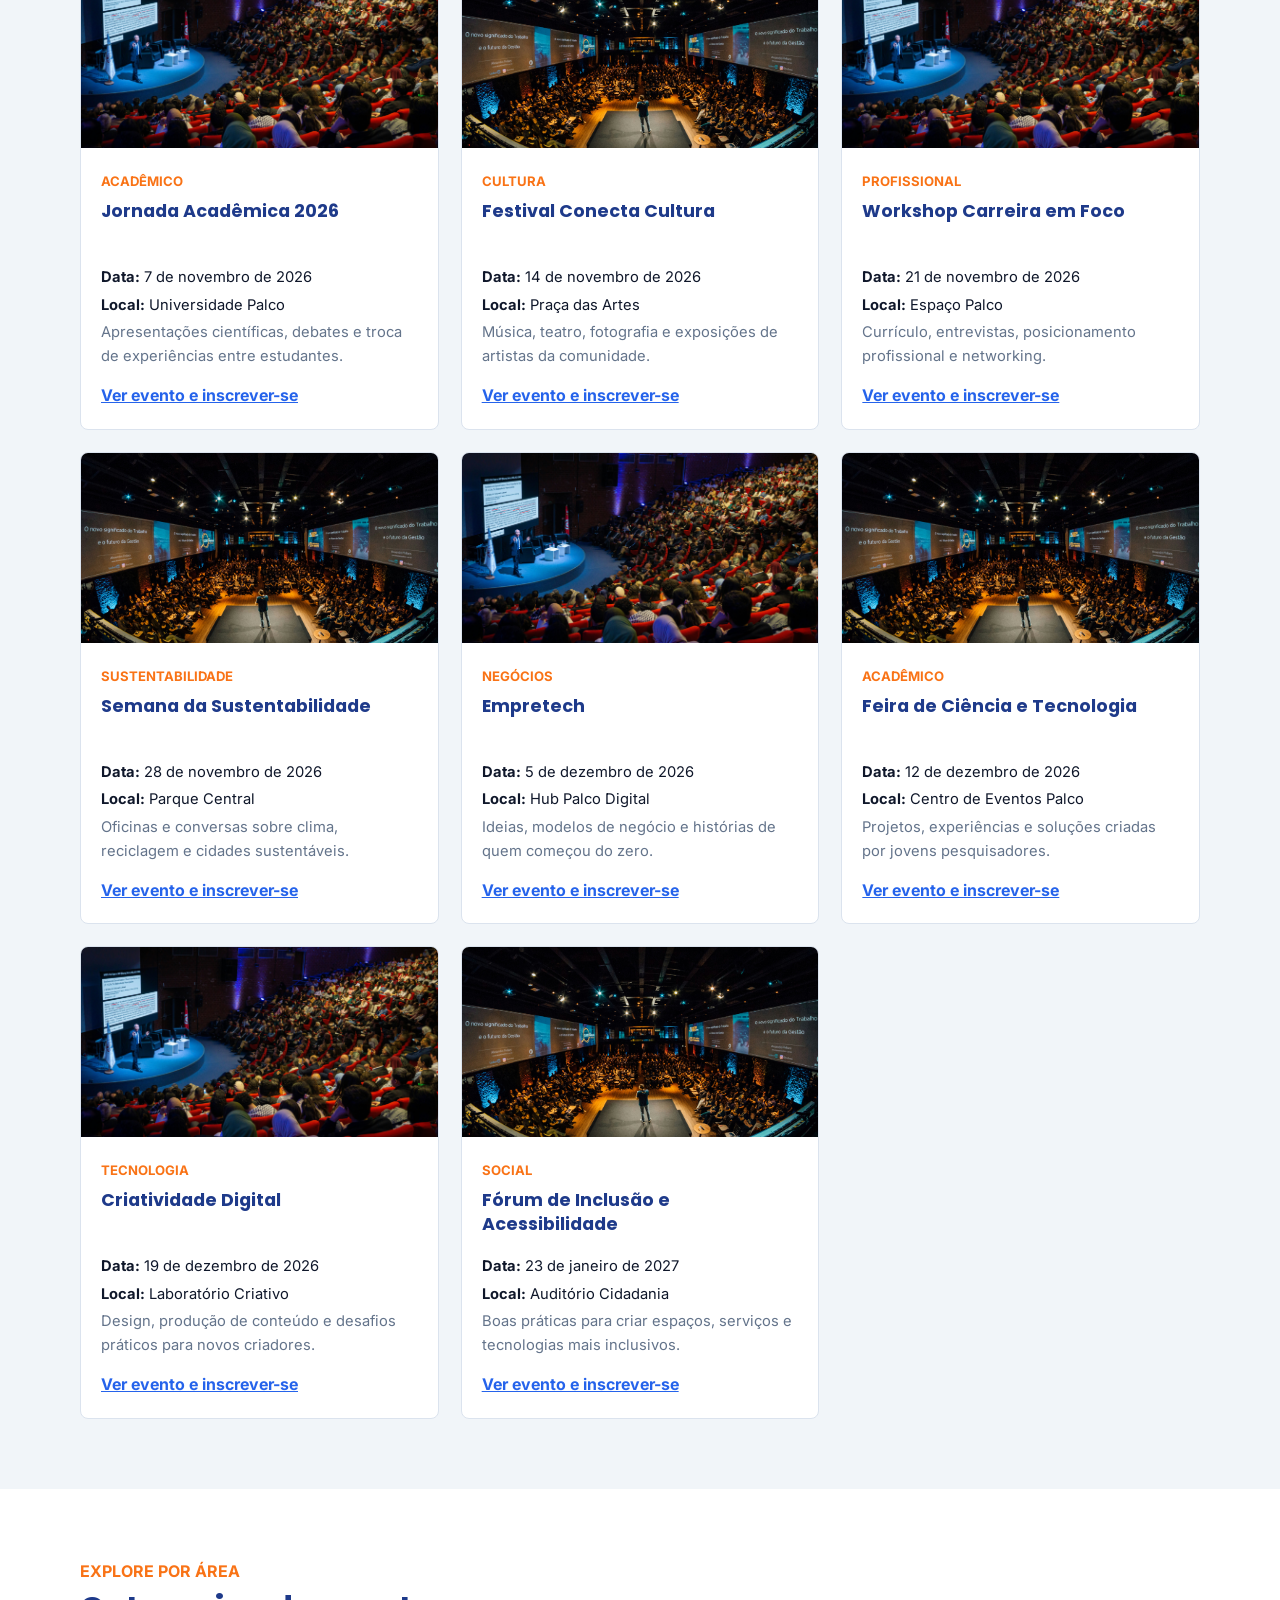
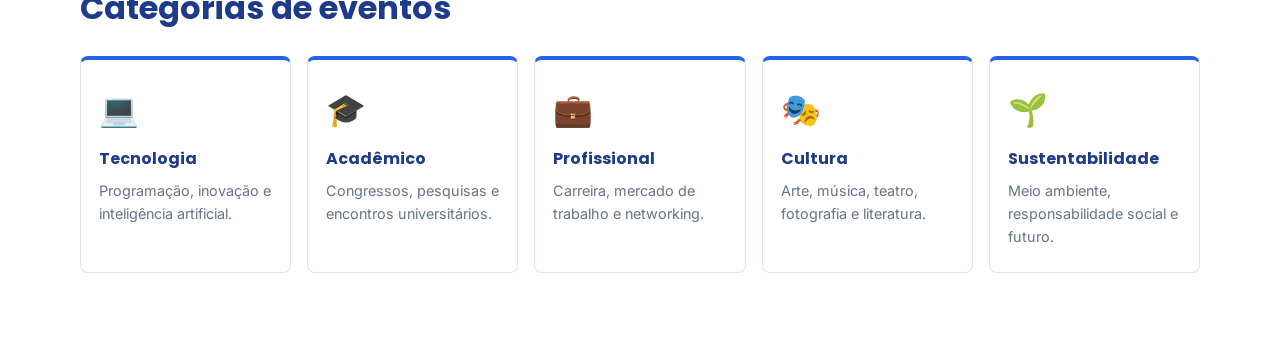
==== commit 569e401f: "feat: adiciona catálogo com oito eventos" ====
--- a/index.html
+++ b/index.html
@@ -90,6 +90,115 @@
         </div>
       </section>
 
+      <!-- Oito eventos adicionais -->
+      <section class="secao secao-clara" id="eventos">
+        <div class="container">
+          <div class="titulo-secao">
+            <p>Próximos encontros</p>
+            <h2>Eventos disponíveis</h2>
+            <span>Escolha uma experiência e garanta sua participação.</span>
+          </div>
+
+          <div class="eventos-grid">
+            <article class="evento-card">
+              <img src="assets/images/hero.jpeg" alt="Palestrante em evento de tecnologia" />
+              <div class="evento-card__conteudo">
+                <span class="etiqueta">Acadêmico</span>
+                <h3>Jornada Acadêmica 2026</h3>
+                <p class="evento-meta"><strong>Data:</strong> 7 de novembro de 2026</p>
+                <p class="evento-meta"><strong>Local:</strong> Universidade Palco</p>
+                <p>Apresentações científicas, debates e troca de experiências entre estudantes.</p>
+                <a href="#inscricao">Ver evento e inscrever-se</a>
+              </div>
+            </article>
+
+            <article class="evento-card">
+              <img src="assets/images/event.jpeg" alt="Plateia reunida em evento cultural" />
+              <div class="evento-card__conteudo">
+                <span class="etiqueta">Cultura</span>
+                <h3>Festival Conecta Cultura</h3>
+                <p class="evento-meta"><strong>Data:</strong> 14 de novembro de 2026</p>
+                <p class="evento-meta"><strong>Local:</strong> Praça das Artes</p>
+                <p>Música, teatro, fotografia e exposições de artistas da comunidade.</p>
+                <a href="#inscricao">Ver evento e inscrever-se</a>
+              </div>
+            </article>
+
+            <article class="evento-card">
+              <img src="assets/images/hero.jpeg" alt="Profissionais em palestra sobre carreira" />
+              <div class="evento-card__conteudo">
+                <span class="etiqueta">Profissional</span>
+                <h3>Workshop Carreira em Foco</h3>
+                <p class="evento-meta"><strong>Data:</strong> 21 de novembro de 2026</p>
+                <p class="evento-meta"><strong>Local:</strong> Espaço Palco</p>
+                <p>Currículo, entrevistas, posicionamento profissional e networking.</p>
+                <a href="#inscricao">Ver evento e inscrever-se</a>
+              </div>
+            </article>
+
+            <article class="evento-card">
+              <img src="assets/images/event.jpeg" alt="Público em encontro sobre sustentabilidade" />
+              <div class="evento-card__conteudo">
+                <span class="etiqueta">Sustentabilidade</span>
+                <h3>Semana da Sustentabilidade</h3>
+                <p class="evento-meta"><strong>Data:</strong> 28 de novembro de 2026</p>
+                <p class="evento-meta"><strong>Local:</strong> Parque Central</p>
+                <p>Oficinas e conversas sobre clima, reciclagem e cidades sustentáveis.</p>
+                <a href="#inscricao">Ver evento e inscrever-se</a>
+              </div>
+            </article>
+
+            <article class="evento-card">
+              <img src="assets/images/hero.jpeg" alt="Apresentação para novos empreendedores" />
+              <div class="evento-card__conteudo">
+                <span class="etiqueta">Negócios</span>
+                <h3>Empretech</h3>
+                <p class="evento-meta"><strong>Data:</strong> 5 de dezembro de 2026</p>
+                <p class="evento-meta"><strong>Local:</strong> Hub Palco Digital</p>
+                <p>Ideias, modelos de negócio e histórias de quem começou do zero.</p>
+                <a href="#inscricao">Ver evento e inscrever-se</a>
+              </div>
+            </article>
+
+            <article class="evento-card">
+              <img src="assets/images/event.jpeg" alt="Visitantes em feira de ciência" />
+              <div class="evento-card__conteudo">
+                <span class="etiqueta">Acadêmico</span>
+                <h3>Feira de Ciência e Tecnologia</h3>
+                <p class="evento-meta"><strong>Data:</strong> 12 de dezembro de 2026</p>
+                <p class="evento-meta"><strong>Local:</strong> Centro de Eventos Palco</p>
+                <p>Projetos, experiências e soluções criadas por jovens pesquisadores.</p>
+                <a href="#inscricao">Ver evento e inscrever-se</a>
+              </div>
+            </article>
+
+            <article class="evento-card">
+              <img src="assets/images/hero.jpeg" alt="Encontro sobre criatividade digital" />
+              <div class="evento-card__conteudo">
+                <span class="etiqueta">Tecnologia</span>
+                <h3>Criatividade Digital</h3>
+                <p class="evento-meta"><strong>Data:</strong> 19 de dezembro de 2026</p>
+                <p class="evento-meta"><strong>Local:</strong> Laboratório Criativo</p>
+                <p>Design, produção de conteúdo e desafios práticos para novos criadores.</p>
+                <a href="#inscricao">Ver evento e inscrever-se</a>
+              </div>
+            </article>
+
+            <article class="evento-card">
+              <img src="assets/images/event.jpeg" alt="Palestra sobre inclusão e acessibilidade" />
+              <div class="evento-card__conteudo">
+                <span class="etiqueta">Social</span>
+                <h3>Fórum de Inclusão e Acessibilidade</h3>
+                <p class="evento-meta"><strong>Data:</strong> 23 de janeiro de 2027</p>
+                <p class="evento-meta"><strong>Local:</strong> Auditório Cidadania</p>
+                <p>Boas práticas para criar espaços, serviços e tecnologias mais inclusivos.</p>
+                <a href="#inscricao">Ver evento e inscrever-se</a>
+              </div>
+            </article>
+          </div>
+        </div>
+      </section>
+
       <!-- Categorias -->
       <section class="secao" id="categorias">
         <div class="container">
--- a/style.css
+++ b/style.css
@@ -278,6 +278,53 @@
   border-bottom: 1px solid #e2e8f0;
 }
 
+/* Lista de eventos */
+.eventos-grid {
+  display: grid;
+  grid-template-columns: repeat(3, 1fr);
+  gap: 22px;
+}
+
+.evento-card {
+  overflow: hidden;
+  background-color: var(--branco);
+  border: 1px solid #dbe3ee;
+  border-radius: 8px;
+}
+
+.evento-card > img {
+  width: 100%;
+  height: 190px;
+  object-fit: cover;
+}
+
+.evento-card__conteudo {
+  padding: 20px;
+}
+
+.evento-card h3 {
+  min-height: 54px;
+  margin-bottom: 12px;
+  color: var(--azul-escuro);
+  font-family: var(--fonte-titulo);
+  font-size: 1.1rem;
+  line-height: 1.35;
+}
+
+.evento-card p {
+  color: var(--cinza-texto);
+  font-size: 0.92rem;
+}
+
+.evento-card .evento-meta {
+  margin-bottom: 4px;
+  color: var(--preto-azul-texto);
+}
+
+.evento-card a {
+  font-weight: 700;
+}
+
 /* Categorias */
 .categorias-grid {
   display: grid;
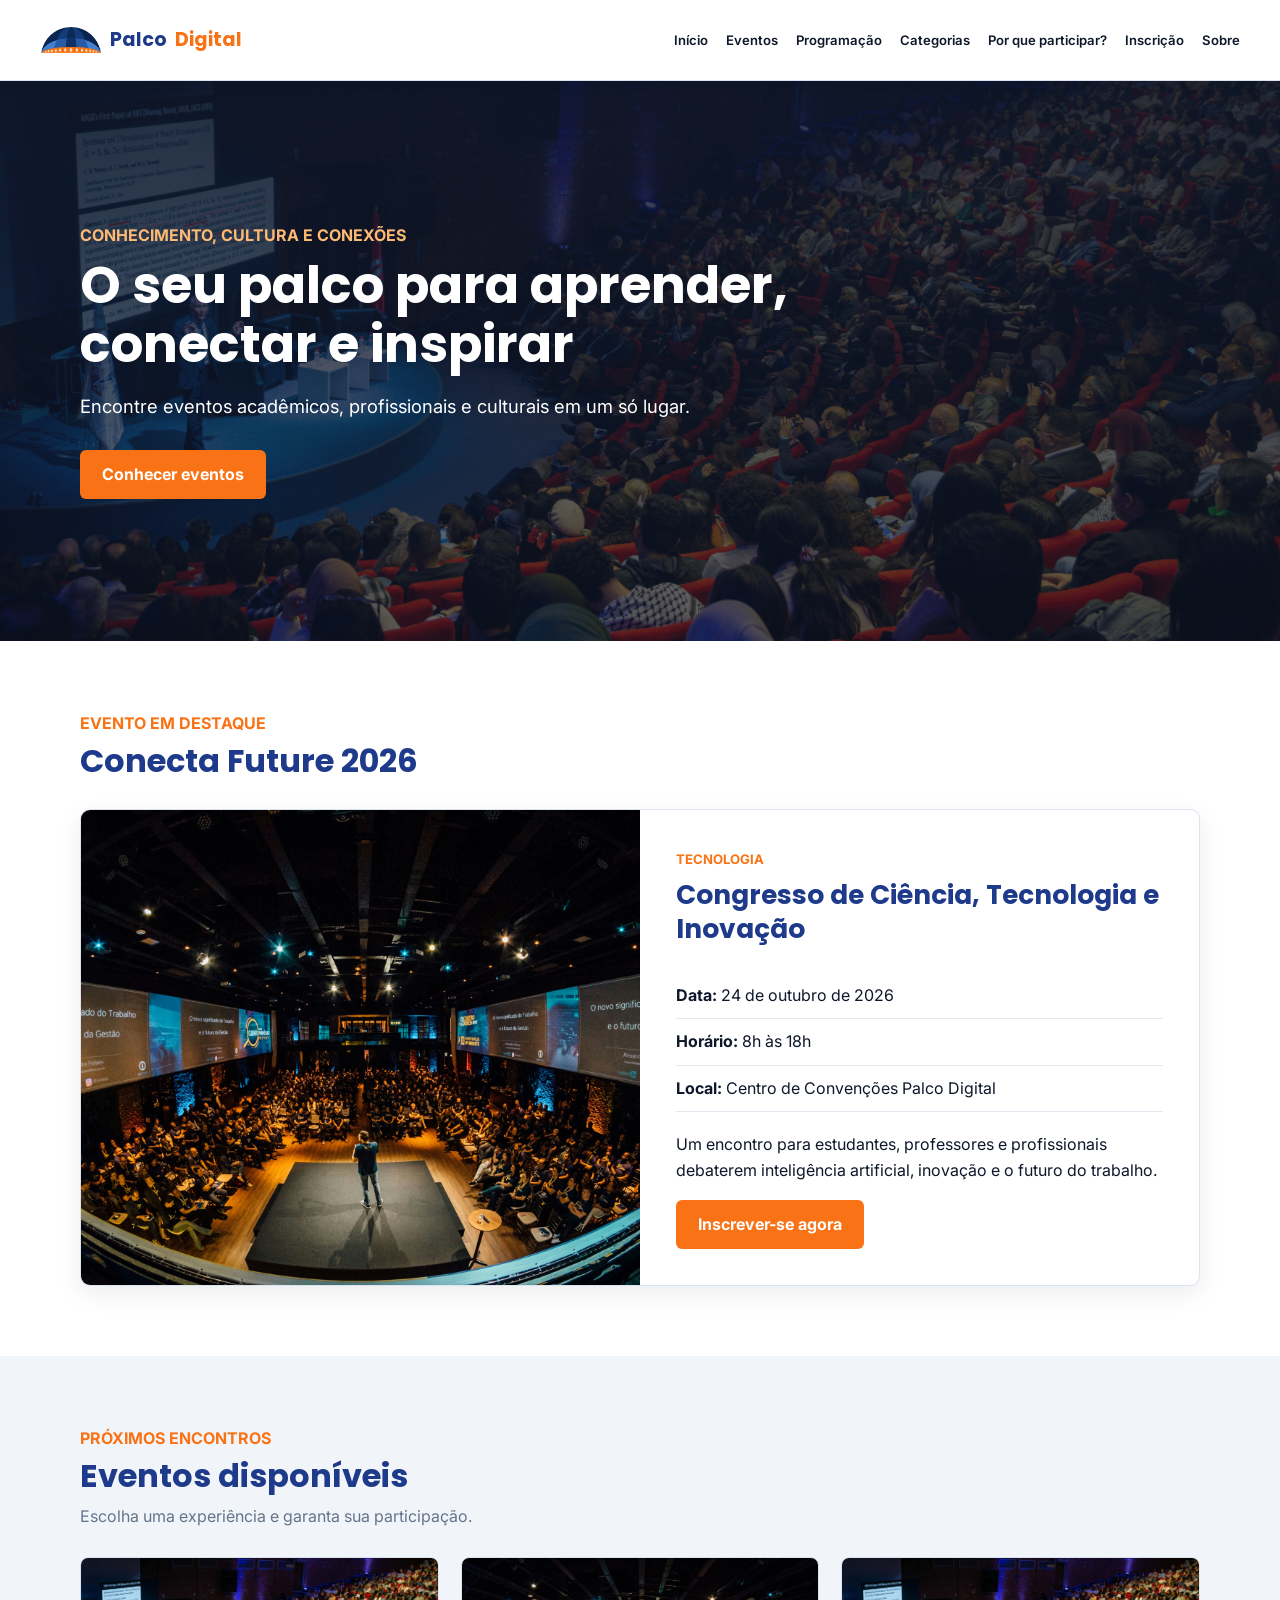
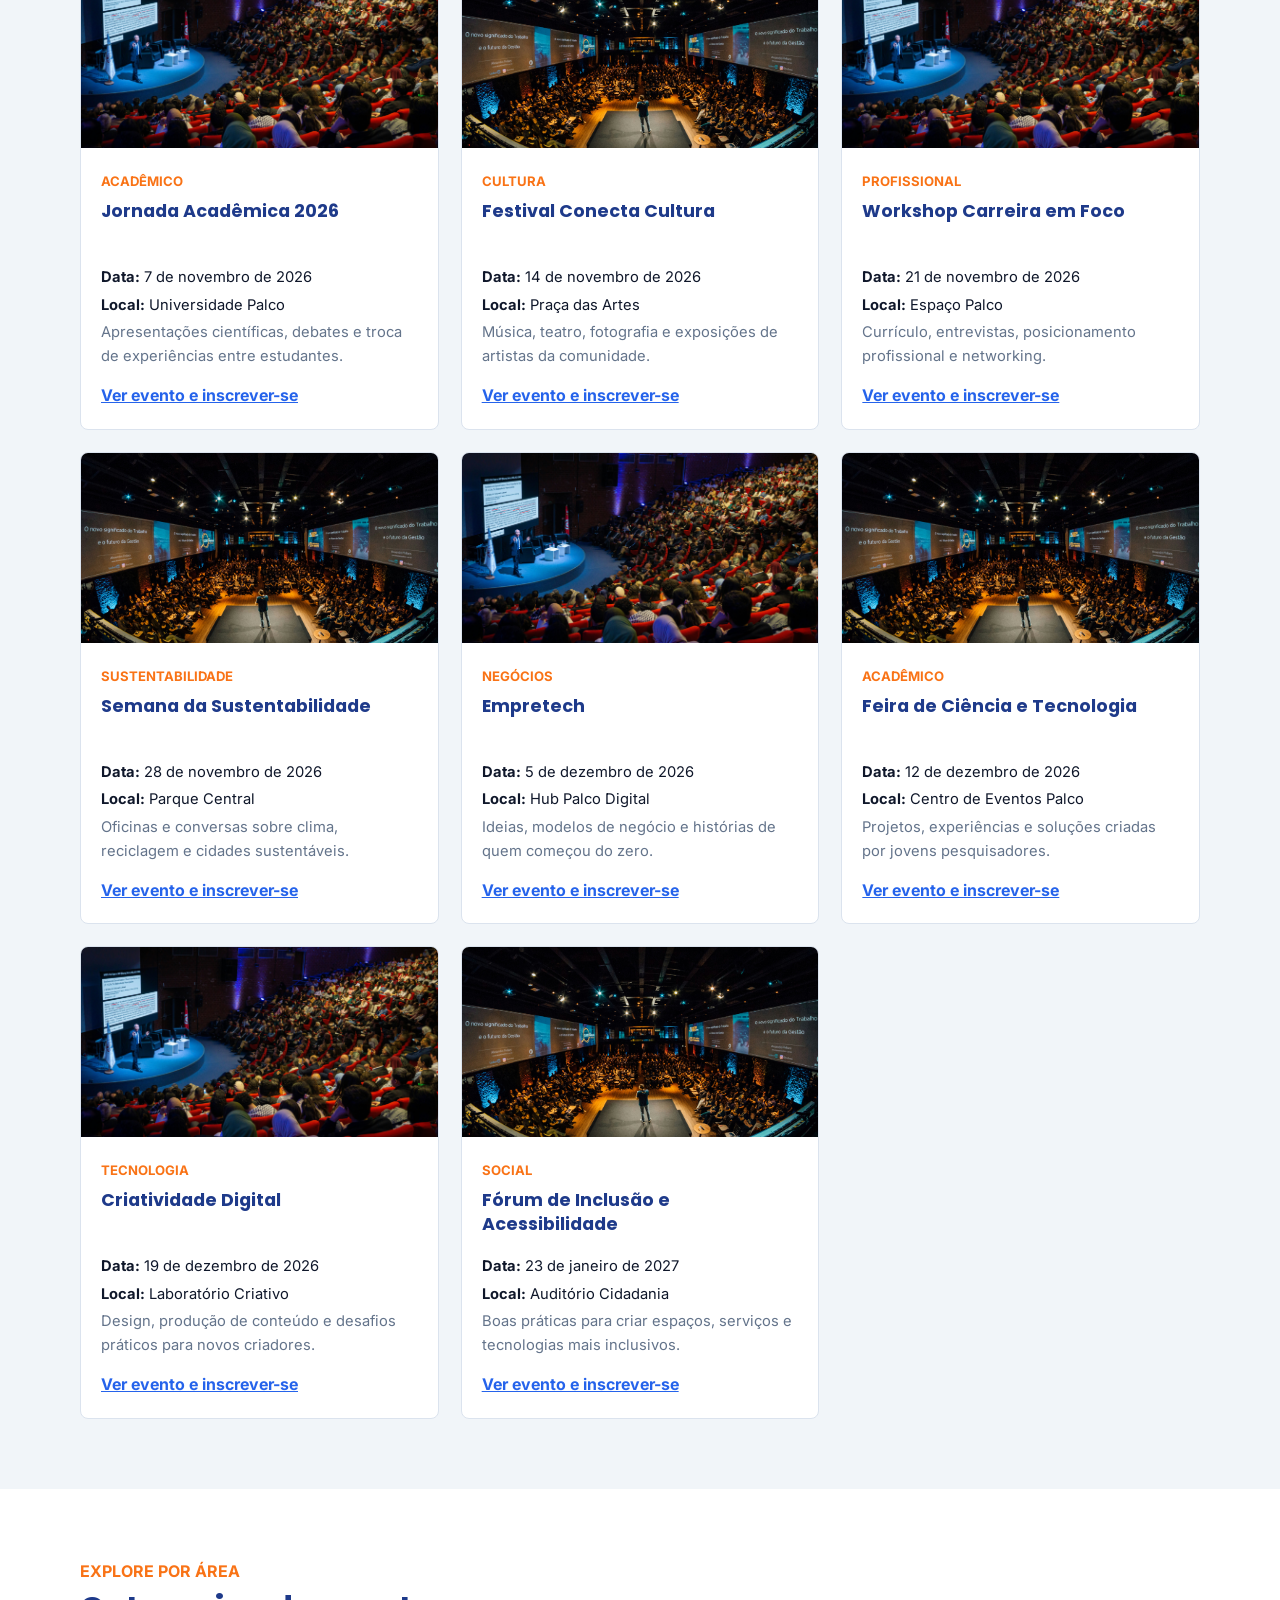
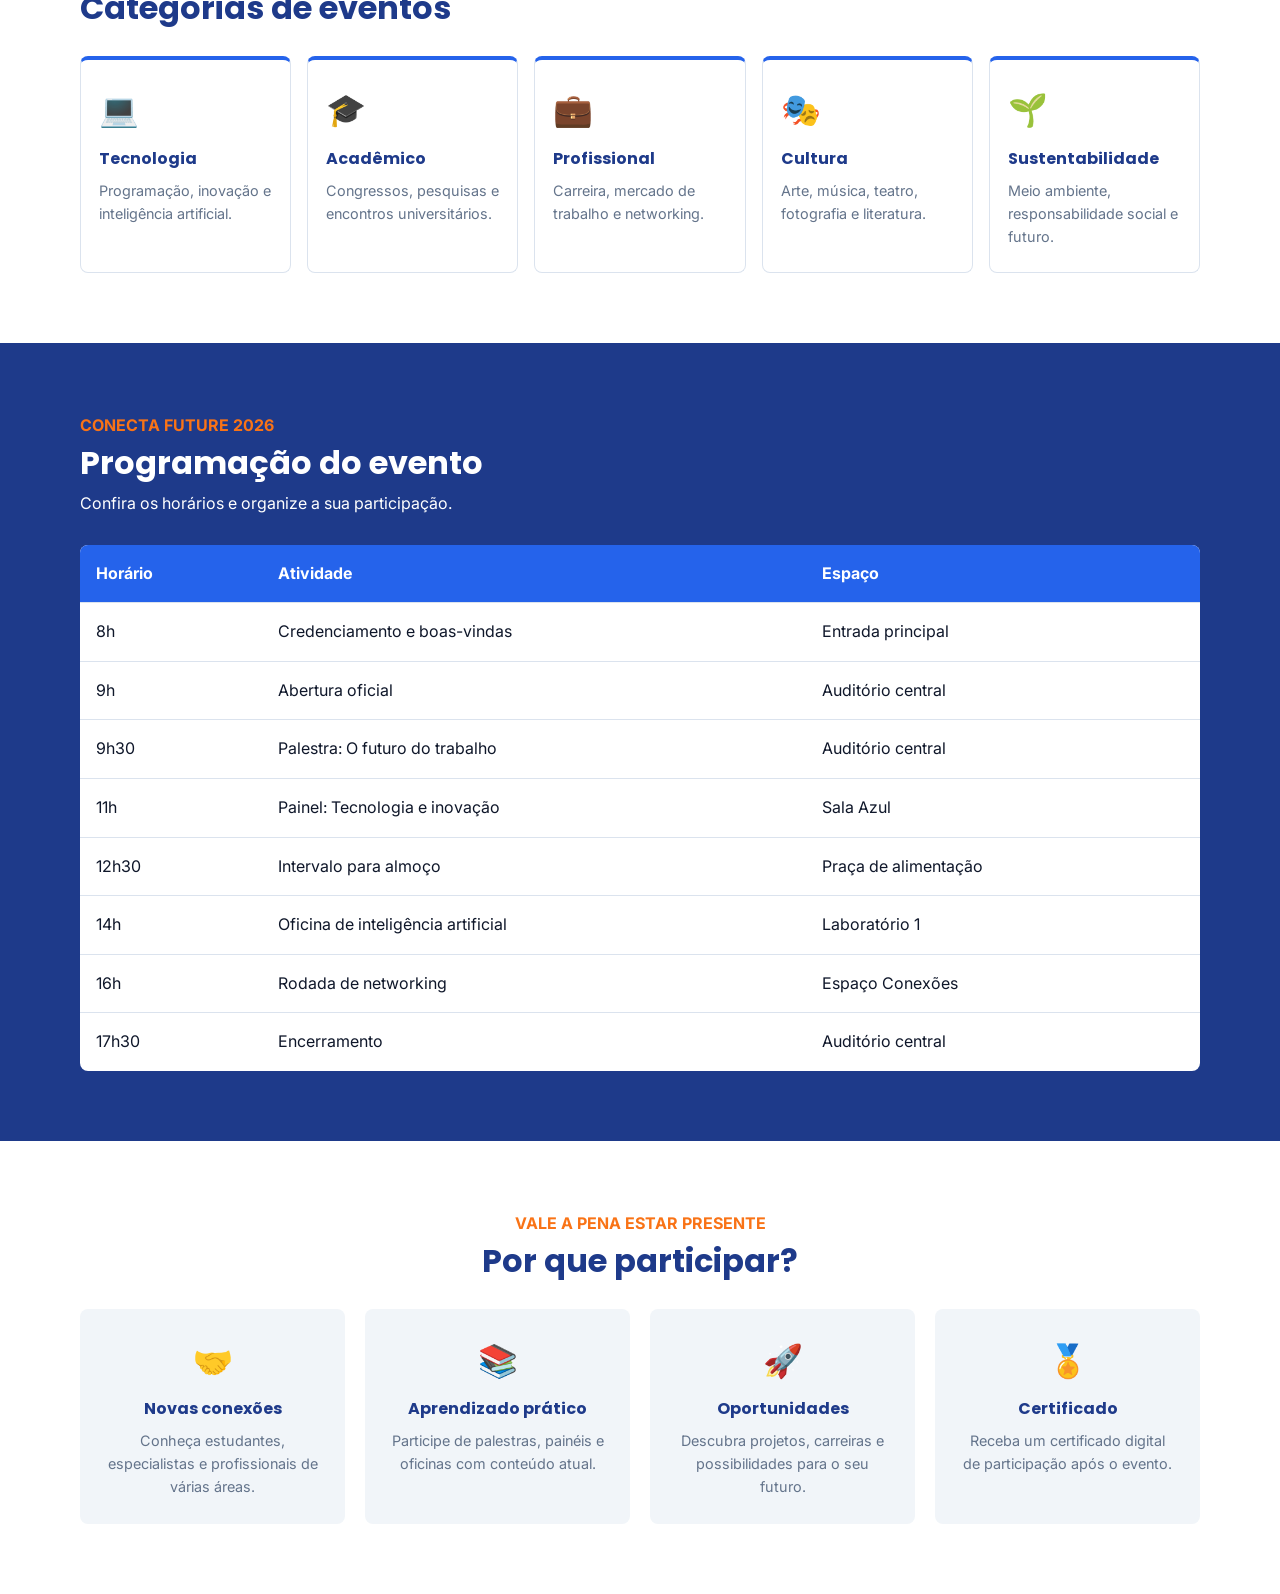
==== commit 1f87da88: "feat: adiciona programação e benefícios" ====
--- a/index.html
+++ b/index.html
@@ -217,6 +217,49 @@
         </div>
       </section>
 
+      <!-- Programação -->
+      <section class="secao secao-azul" id="programacao">
+        <div class="container">
+          <div class="titulo-secao titulo-secao-claro">
+            <p>Conecta Future 2026</p>
+            <h2>Programação do evento</h2>
+            <span>Confira os horários e organize a sua participação.</span>
+          </div>
+
+          <div class="tabela-programacao">
+            <table>
+              <thead><tr><th>Horário</th><th>Atividade</th><th>Espaço</th></tr></thead>
+              <tbody>
+                <tr><td>8h</td><td>Credenciamento e boas-vindas</td><td>Entrada principal</td></tr>
+                <tr><td>9h</td><td>Abertura oficial</td><td>Auditório central</td></tr>
+                <tr><td>9h30</td><td>Palestra: O futuro do trabalho</td><td>Auditório central</td></tr>
+                <tr><td>11h</td><td>Painel: Tecnologia e inovação</td><td>Sala Azul</td></tr>
+                <tr><td>12h30</td><td>Intervalo para almoço</td><td>Praça de alimentação</td></tr>
+                <tr><td>14h</td><td>Oficina de inteligência artificial</td><td>Laboratório 1</td></tr>
+                <tr><td>16h</td><td>Rodada de networking</td><td>Espaço Conexões</td></tr>
+                <tr><td>17h30</td><td>Encerramento</td><td>Auditório central</td></tr>
+              </tbody>
+            </table>
+          </div>
+        </div>
+      </section>
+
+      <!-- Benefícios -->
+      <section class="secao" id="beneficios">
+        <div class="container">
+          <div class="titulo-secao titulo-centralizado">
+            <p>Vale a pena estar presente</p>
+            <h2>Por que participar?</h2>
+          </div>
+
+          <div class="beneficios-grid">
+            <article class="beneficio-card"><span aria-hidden="true">🤝</span><h3>Novas conexões</h3><p>Conheça estudantes, especialistas e profissionais de várias áreas.</p></article>
+            <article class="beneficio-card"><span aria-hidden="true">📚</span><h3>Aprendizado prático</h3><p>Participe de palestras, painéis e oficinas com conteúdo atual.</p></article>
+            <article class="beneficio-card"><span aria-hidden="true">🚀</span><h3>Oportunidades</h3><p>Descubra projetos, carreiras e possibilidades para o seu futuro.</p></article>
+            <article class="beneficio-card"><span aria-hidden="true">🏅</span><h3>Certificado</h3><p>Receba um certificado digital de participação após o evento.</p></article>
+          </div>
+        </div>
+      </section>
     </main>
   </body>
 </html>
--- a/style.css
+++ b/style.css
@@ -361,3 +361,55 @@
   color: var(--cinza-texto);
   font-size: 0.9rem;
 }
+
+/* Programação */
+.secao-azul {
+  background-color: var(--azul-escuro);
+}
+
+.titulo-secao-claro h2,
+.titulo-secao-claro span {
+  color: var(--branco);
+}
+
+.tabela-programacao {
+  overflow-x: auto;
+  background-color: var(--branco);
+  border-radius: 8px;
+}
+
+table {
+  width: 100%;
+  min-width: 650px;
+  border-collapse: collapse;
+}
+
+th,
+td {
+  padding: 16px;
+  border-bottom: 1px solid #dbe3ee;
+  text-align: left;
+}
+
+th {
+  background-color: var(--azul-principal);
+  color: var(--branco);
+}
+
+tbody tr:last-child td {
+  border-bottom: 0;
+}
+
+/* Benefícios */
+.beneficios-grid {
+  display: grid;
+  grid-template-columns: repeat(4, 1fr);
+  gap: 20px;
+}
+
+.beneficio-card {
+  padding: 26px;
+  text-align: center;
+  background-color: var(--cinza-fundo);
+  border-radius: 8px;
+}
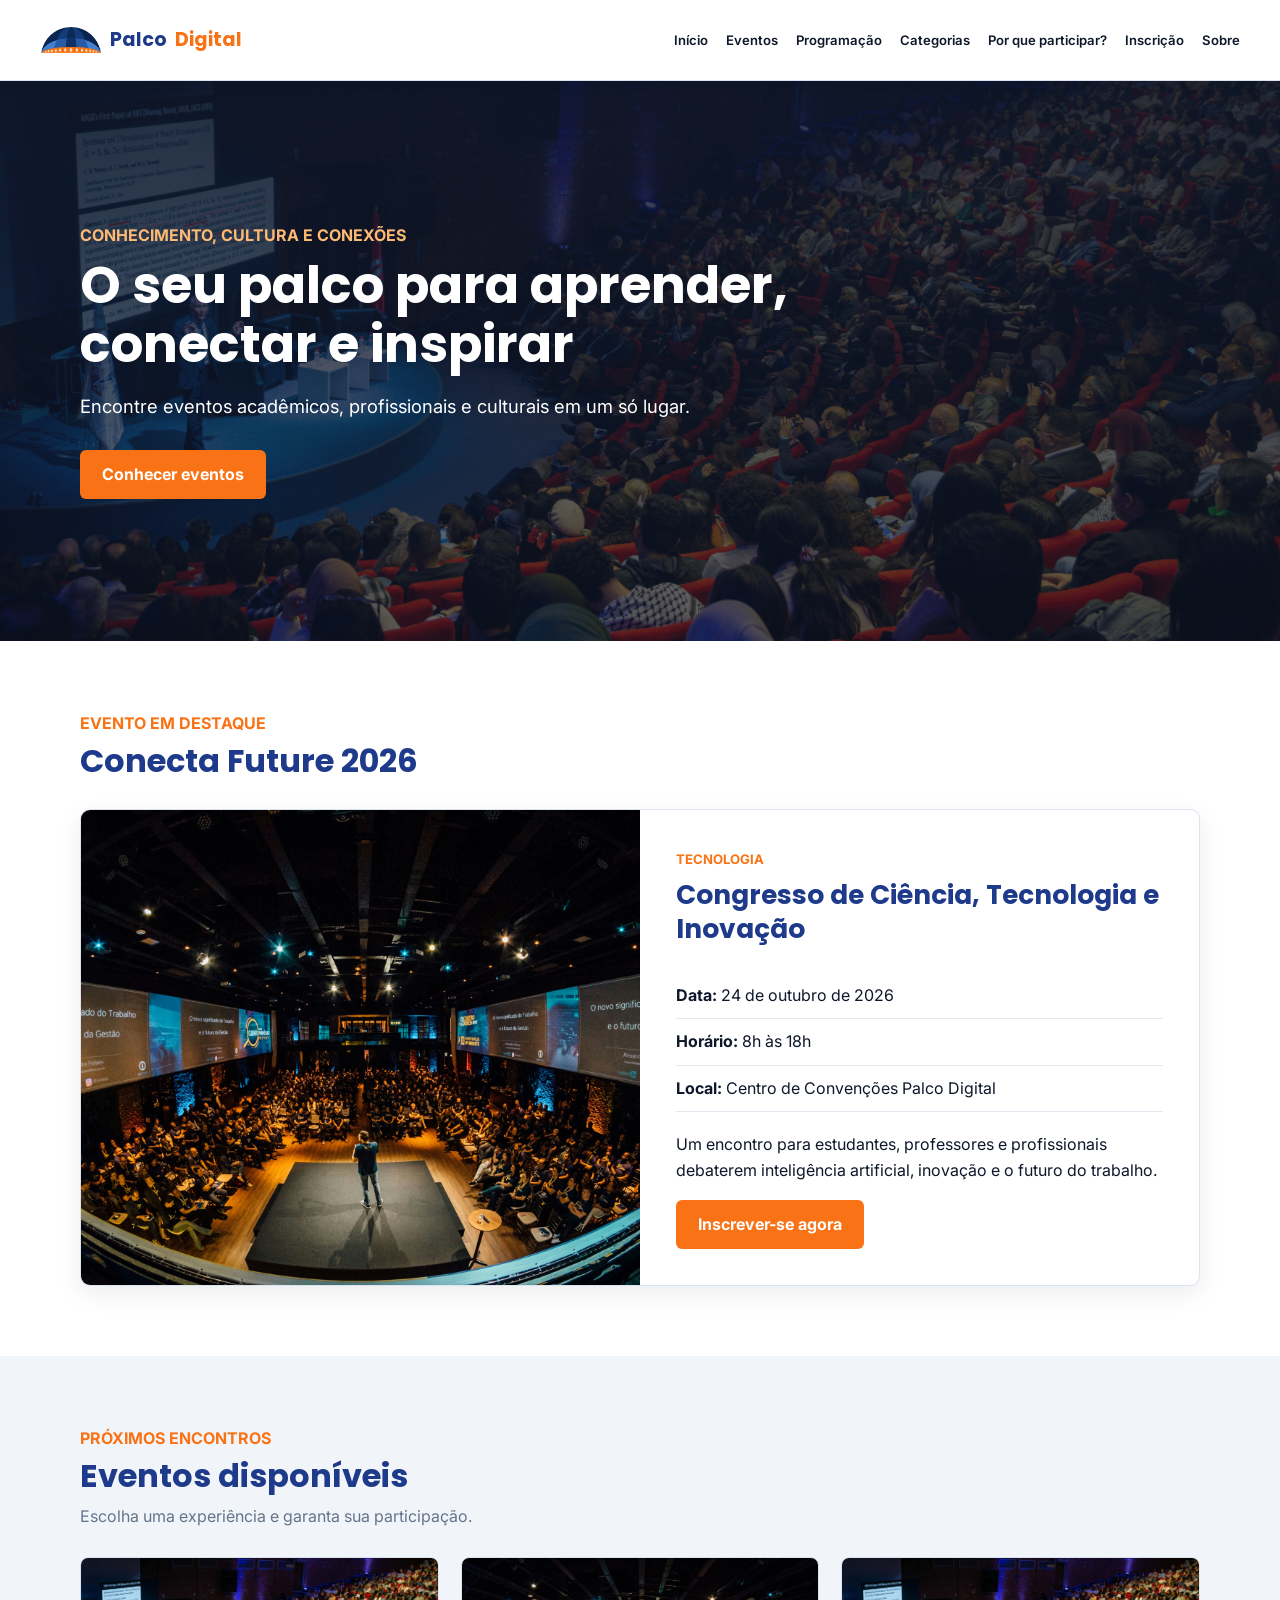
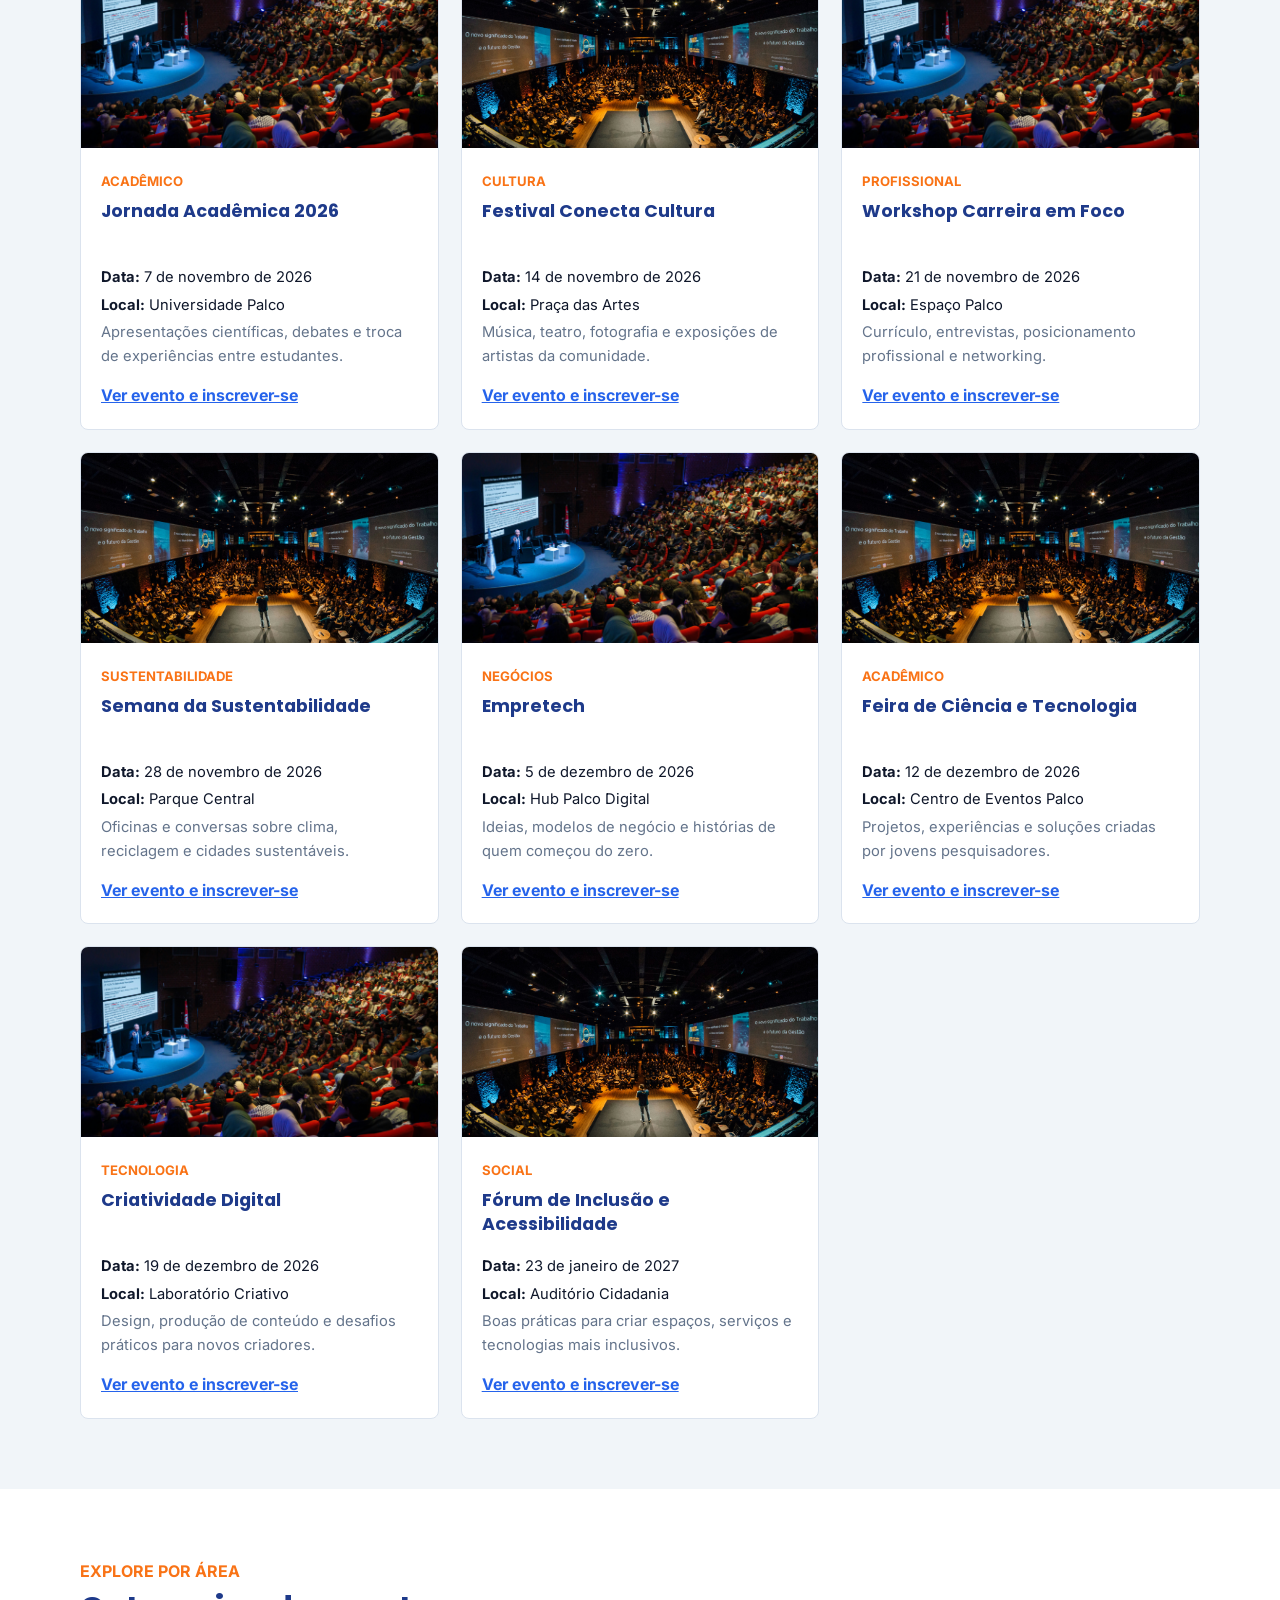
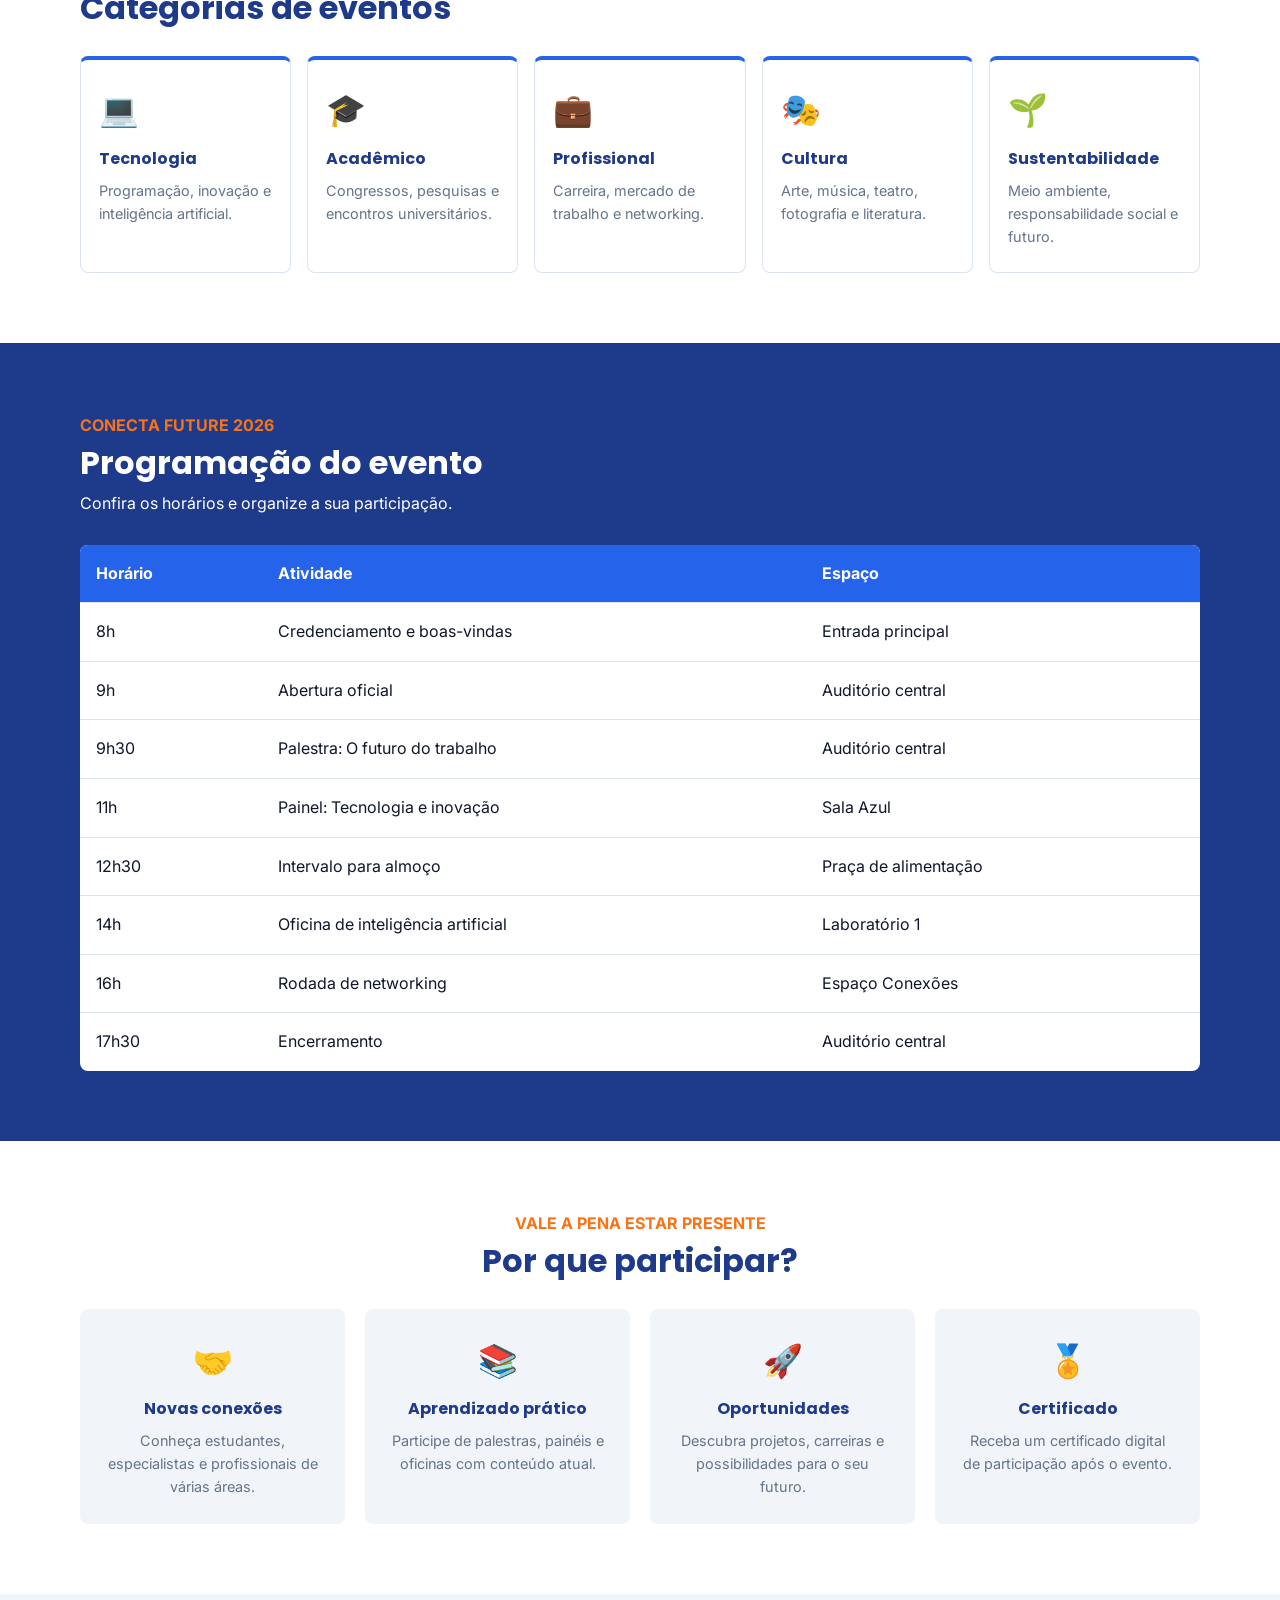
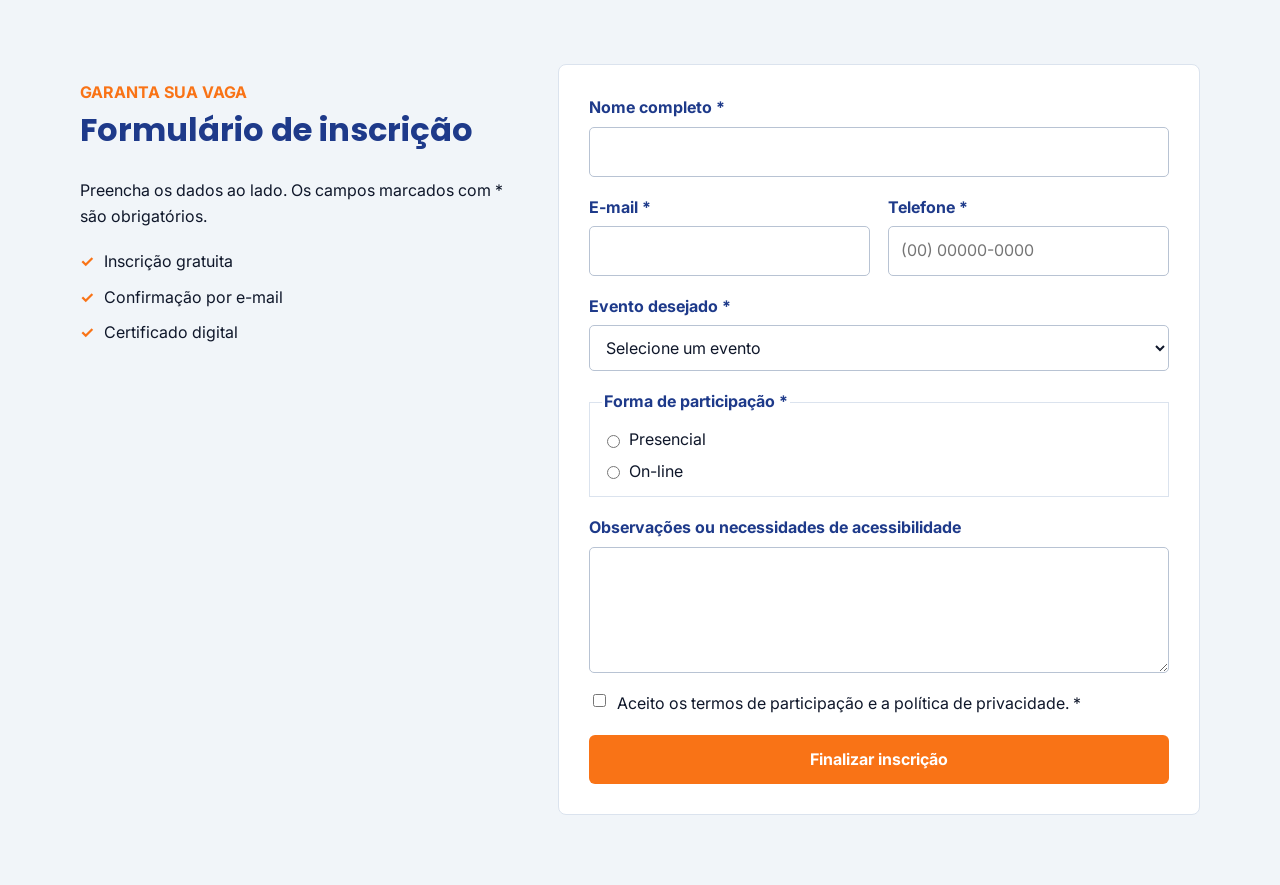
==== commit 2c28563f: "feat: adiciona formulário de inscrição" ====
--- a/index.html
+++ b/index.html
@@ -260,6 +260,40 @@
           </div>
         </div>
       </section>
+
+      <!-- Formulário -->
+      <section class="secao secao-clara" id="inscricao">
+        <div class="container formulario-container">
+          <div class="formulario-texto">
+            <div class="titulo-secao"><p>Garanta sua vaga</p><h2>Formulário de inscrição</h2></div>
+            <p>Preencha os dados ao lado. Os campos marcados com * são obrigatórios.</p>
+            <ul class="lista-check"><li>Inscrição gratuita</li><li>Confirmação por e-mail</li><li>Certificado digital</li></ul>
+          </div>
+
+          <form class="formulario" action="#" method="post">
+            <div class="campo campo-largo"><label for="nome">Nome completo *</label><input type="text" id="nome" name="nome" autocomplete="name" required /></div>
+            <div class="campo"><label for="email">E-mail *</label><input type="email" id="email" name="email" autocomplete="email" required /></div>
+            <div class="campo"><label for="telefone">Telefone *</label><input type="tel" id="telefone" name="telefone" autocomplete="tel" placeholder="(00) 00000-0000" required /></div>
+            <div class="campo campo-largo">
+              <label for="evento">Evento desejado *</label>
+              <select id="evento" name="evento" required>
+                <option value="">Selecione um evento</option>
+                <option>Conecta Future 2026</option><option>Jornada Acadêmica 2026</option><option>Festival Conecta Cultura</option>
+                <option>Workshop Carreira em Foco</option><option>Semana da Sustentabilidade</option><option>Empretech</option>
+                <option>Feira de Ciência e Tecnologia</option><option>Criatividade Digital</option><option>Fórum de Inclusão e Acessibilidade</option>
+              </select>
+            </div>
+            <fieldset class="campo campo-largo grupo-opcoes">
+              <legend>Forma de participação *</legend>
+              <label><input type="radio" name="participacao" value="presencial" required /> Presencial</label>
+              <label><input type="radio" name="participacao" value="online" /> On-line</label>
+            </fieldset>
+            <div class="campo campo-largo"><label for="mensagem">Observações ou necessidades de acessibilidade</label><textarea id="mensagem" name="mensagem" rows="4"></textarea></div>
+            <label class="aceite campo-largo"><input type="checkbox" name="termos" required /> Aceito os termos de participação e a política de privacidade. *</label>
+            <button class="botao botao-laranja campo-largo" type="submit">Finalizar inscrição</button>
+          </form>
+        </div>
+      </section>
     </main>
   </body>
 </html>
--- a/style.css
+++ b/style.css
@@ -413,3 +413,100 @@
   background-color: var(--cinza-fundo);
   border-radius: 8px;
 }
+
+/* Formulário */
+.formulario-container {
+  display: grid;
+  grid-template-columns: 0.8fr 1.2fr;
+  gap: 50px;
+  align-items: start;
+}
+
+.formulario-texto {
+  padding-top: 16px;
+}
+
+.lista-check {
+  margin: 20px 0 0;
+  padding: 0;
+  list-style: none;
+}
+
+.lista-check li {
+  margin-bottom: 10px;
+}
+
+.lista-check li::before {
+  content: "✓";
+  margin-right: 10px;
+  color: var(--laranja);
+  font-weight: 700;
+}
+
+.formulario {
+  display: grid;
+  grid-template-columns: 1fr 1fr;
+  gap: 18px;
+  padding: 30px;
+  background-color: var(--branco);
+  border: 1px solid #dbe3ee;
+  border-radius: 8px;
+}
+
+.campo {
+  display: flex;
+  flex-direction: column;
+  gap: 6px;
+}
+
+.campo-largo {
+  grid-column: 1 / -1;
+}
+
+.campo label,
+.campo legend {
+  color: var(--azul-escuro);
+  font-weight: 700;
+}
+
+input,
+select,
+textarea {
+  width: 100%;
+  padding: 11px 12px;
+  border: 1px solid #b8c3d3;
+  border-radius: 5px;
+  background-color: var(--branco);
+  color: var(--preto-azul-texto);
+  font: inherit;
+}
+
+textarea {
+  resize: vertical;
+}
+
+.grupo-opcoes {
+  margin: 0;
+  padding: 12px;
+  border: 1px solid #dbe3ee;
+}
+
+.grupo-opcoes label {
+  display: inline-flex;
+  align-items: center;
+  gap: 6px;
+  margin-right: 20px;
+  color: var(--preto-azul-texto);
+  font-weight: 400;
+}
+
+.grupo-opcoes input,
+.aceite input {
+  width: auto;
+}
+
+.aceite {
+  display: flex;
+  align-items: flex-start;
+  gap: 8px;
+}
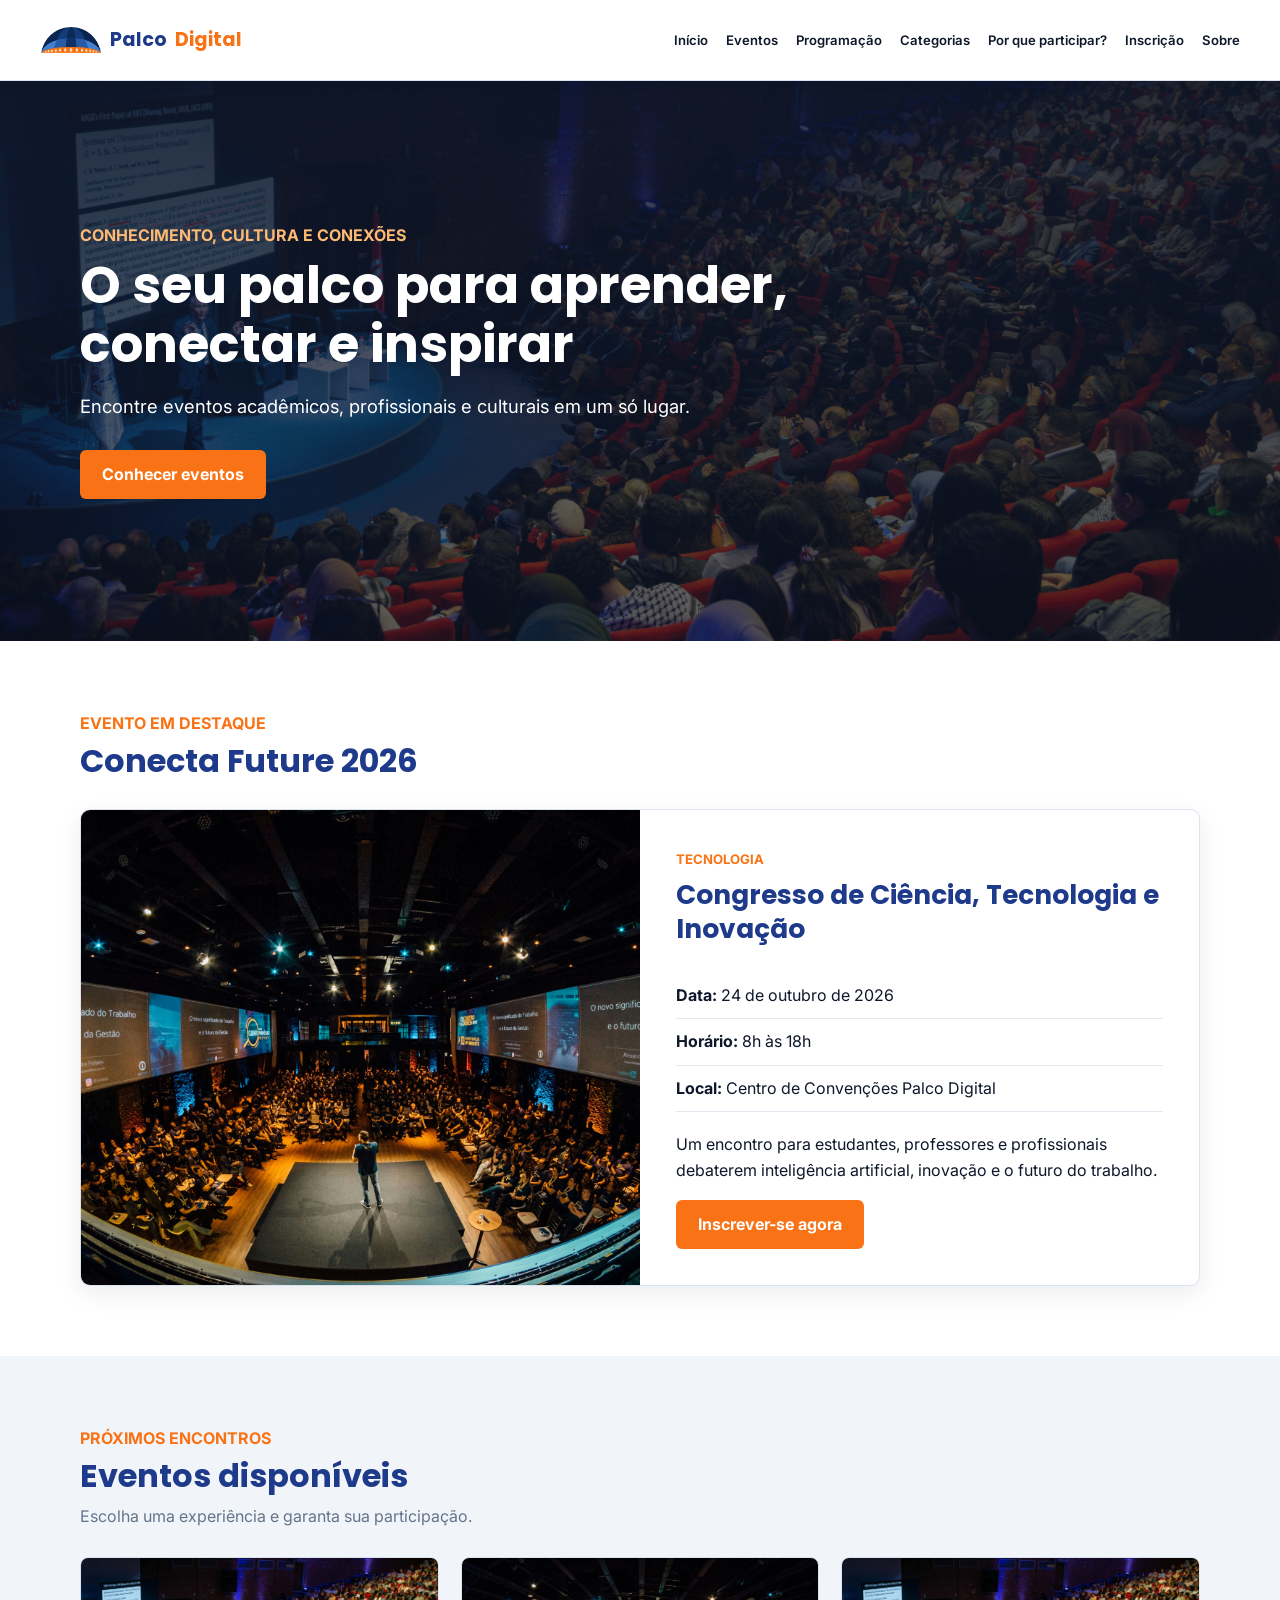
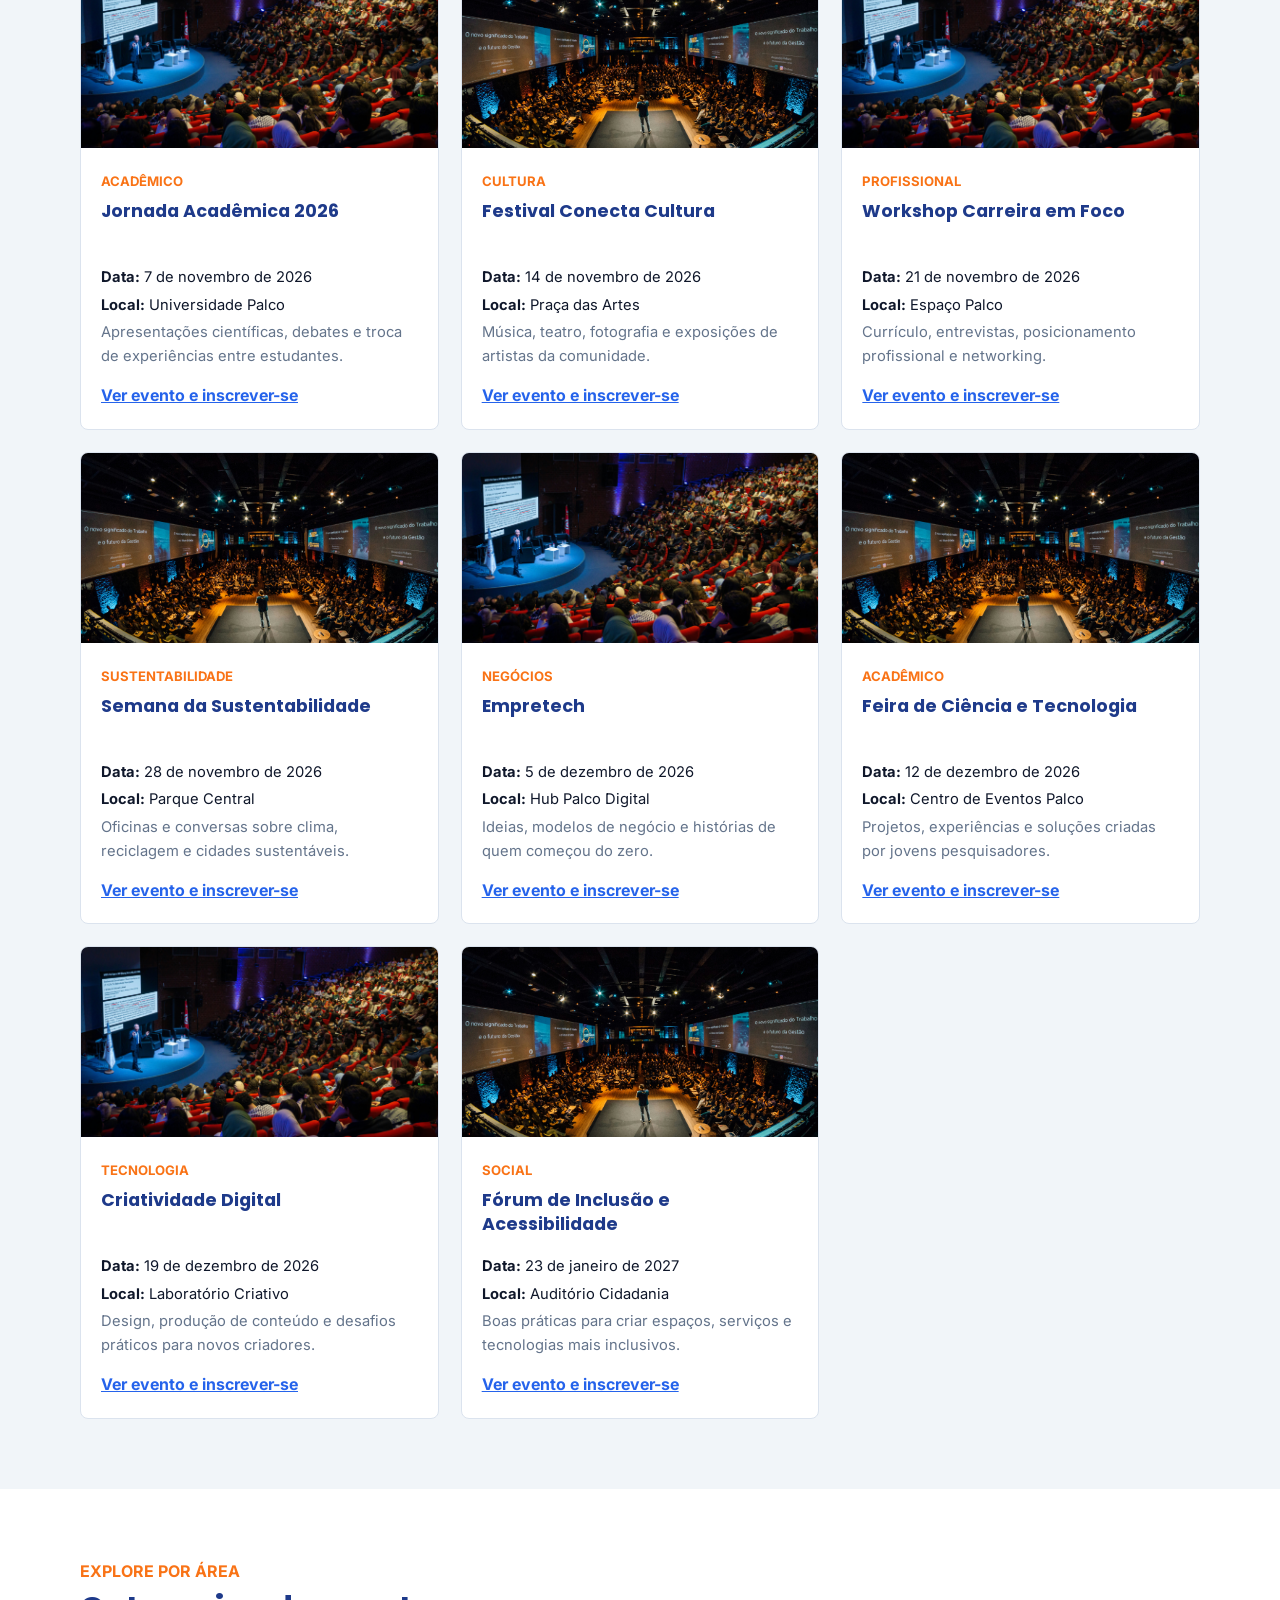
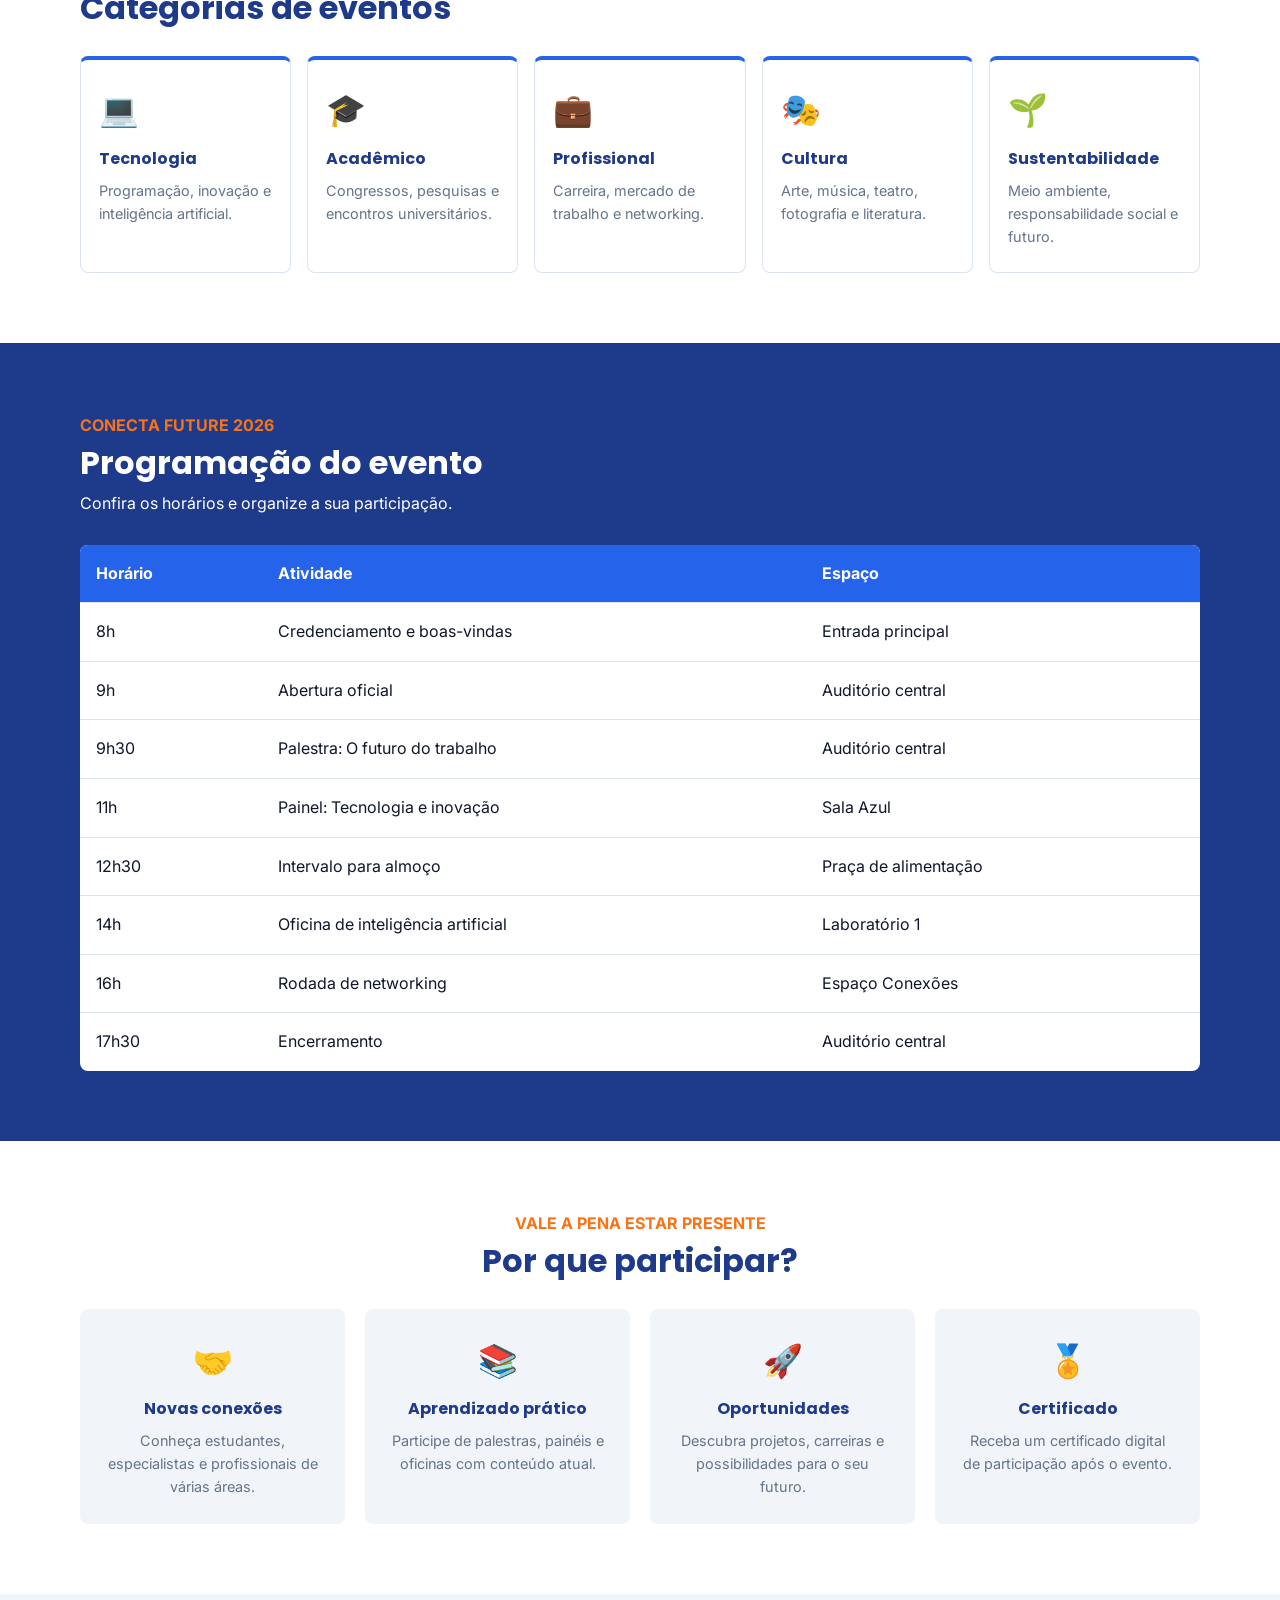
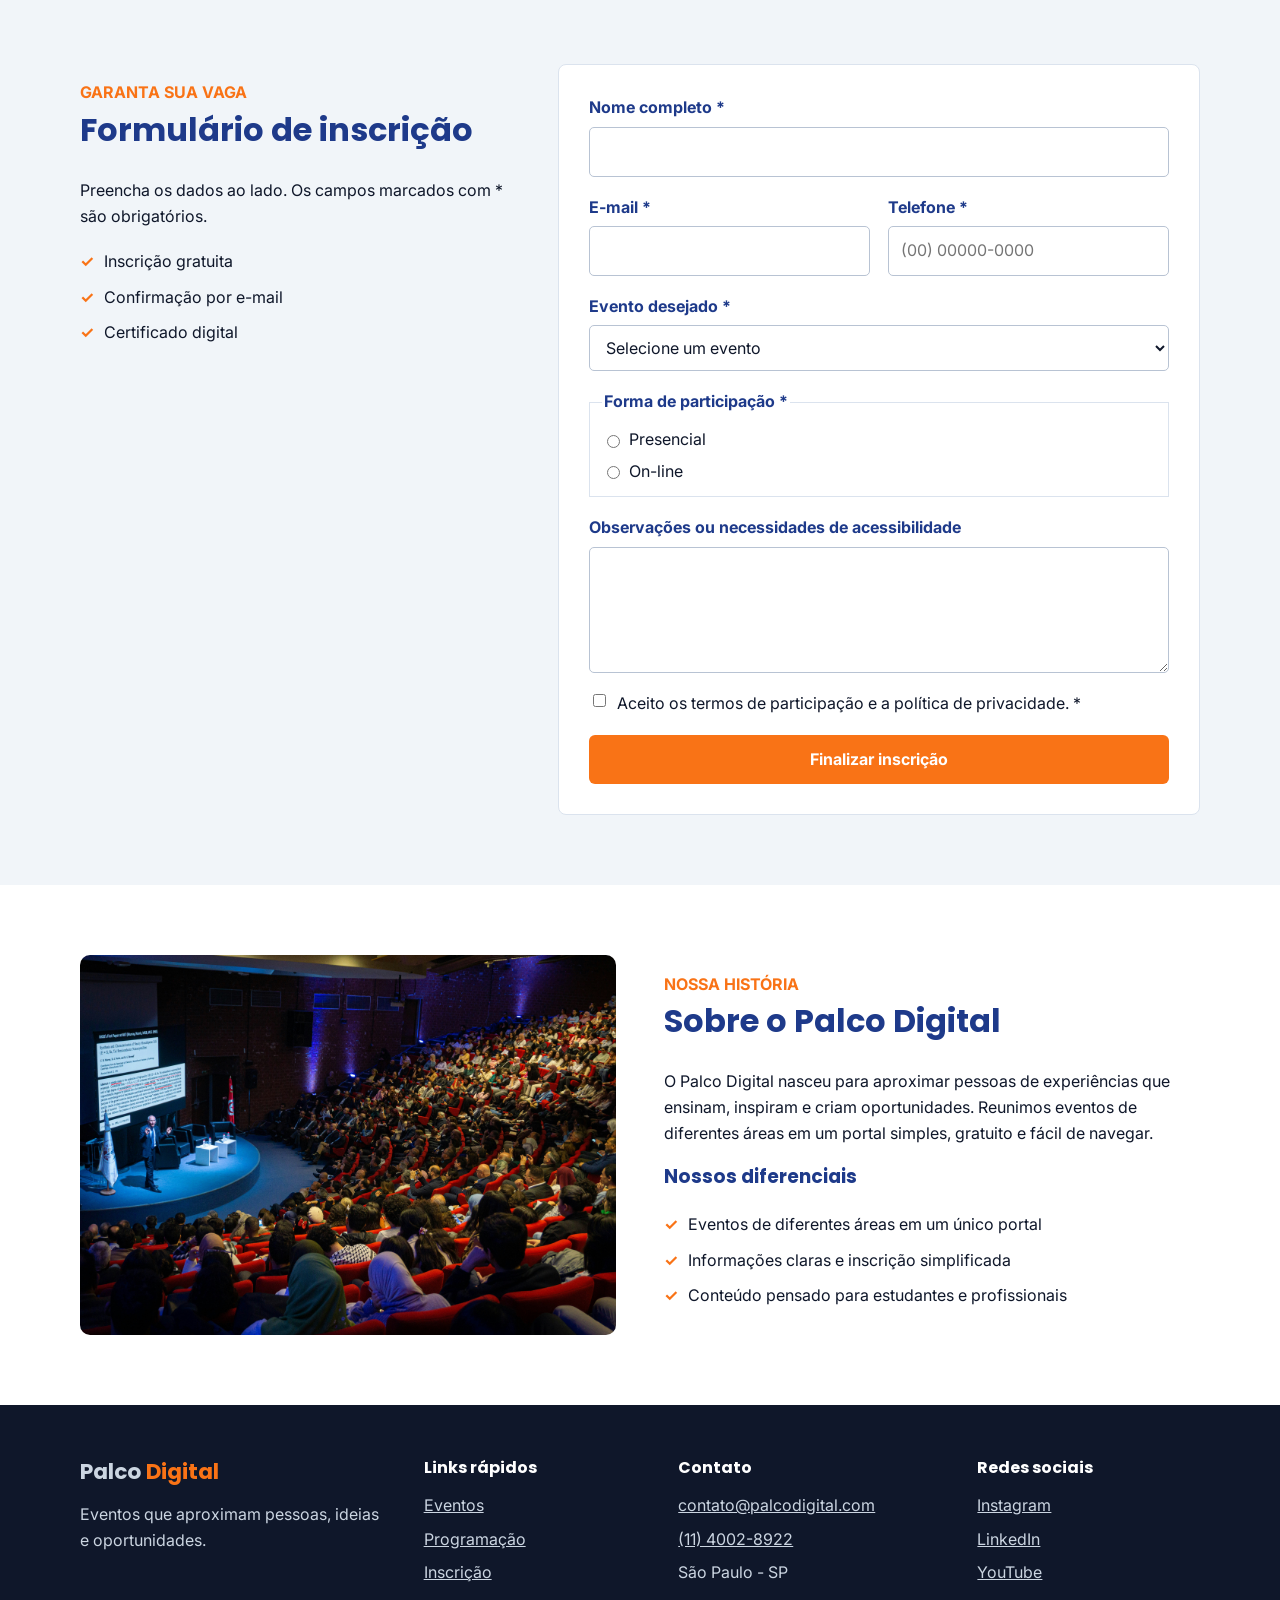
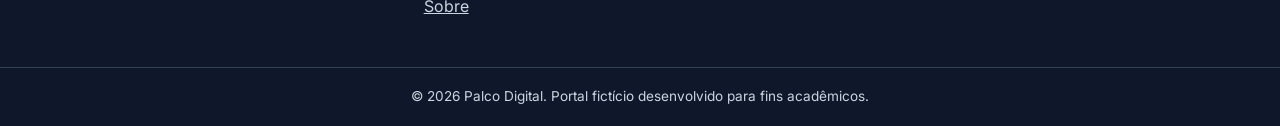
==== commit 4a2d7c42: "feat: adiciona seção sobre e rodapé completo" ====
--- a/index.html
+++ b/index.html
@@ -294,6 +294,29 @@
           </form>
         </div>
       </section>
+
+      <!-- Sobre -->
+      <section class="secao" id="sobre">
+        <div class="container sobre-grid">
+          <img class="sobre-imagem" src="assets/images/hero.jpeg" alt="Auditório preparado para receber um evento do Palco Digital" />
+          <div class="sobre-conteudo">
+            <div class="titulo-secao"><p>Nossa história</p><h2>Sobre o Palco Digital</h2></div>
+            <p>O Palco Digital nasceu para aproximar pessoas de experiências que ensinam, inspiram e criam oportunidades. Reunimos eventos de diferentes áreas em um portal simples, gratuito e fácil de navegar.</p>
+            <h3>Nossos diferenciais</h3>
+            <ul class="lista-check"><li>Eventos de diferentes áreas em um único portal</li><li>Informações claras e inscrição simplificada</li><li>Conteúdo pensado para estudantes e profissionais</li></ul>
+          </div>
+        </div>
+      </section>
     </main>
+
+    <footer class="rodape" id="contato">
+      <div class="container rodape-grid">
+        <div><a class="rodape-logo" href="#inicio">Palco <span>Digital</span></a><p>Eventos que aproximam pessoas, ideias e oportunidades.</p></div>
+        <div><h2>Links rápidos</h2><ul><li><a href="#eventos">Eventos</a></li><li><a href="#programacao">Programação</a></li><li><a href="#inscricao">Inscrição</a></li><li><a href="#sobre">Sobre</a></li></ul></div>
+        <div><h2>Contato</h2><ul><li><a href="mailto:contato@palcodigital.com">contato@palcodigital.com</a></li><li><a href="tel:+551140028922">(11) 4002-8922</a></li><li>São Paulo - SP</li></ul></div>
+        <div><h2>Redes sociais</h2><ul><li><a href="#">Instagram</a></li><li><a href="#">LinkedIn</a></li><li><a href="#">YouTube</a></li></ul></div>
+      </div>
+      <p class="rodape-copyright">&copy; 2026 Palco Digital. Portal fictício desenvolvido para fins acadêmicos.</p>
+    </footer>
   </body>
 </html>
--- a/style.css
+++ b/style.css
@@ -510,3 +510,79 @@
   align-items: flex-start;
   gap: 8px;
 }
+
+/* Sobre */
+.sobre-grid {
+  display: grid;
+  grid-template-columns: 1fr 1fr;
+  gap: 48px;
+  align-items: center;
+}
+
+.sobre-imagem {
+  width: 100%;
+  min-height: 380px;
+  object-fit: cover;
+  border-radius: 10px;
+}
+
+.sobre-conteudo h3 {
+  color: var(--azul-escuro);
+  font-family: var(--fonte-titulo);
+}
+
+/* Rodapé */
+.rodape {
+  padding-top: 50px;
+  background-color: var(--preto-azul-texto);
+  color: #cbd5e1;
+}
+
+.rodape-grid {
+  display: grid;
+  grid-template-columns: 1.4fr 1fr 1.2fr 1fr;
+  gap: 32px;
+}
+
+.rodape-logo {
+  display: inline-block;
+  margin-bottom: 12px;
+  color: var(--branco);
+  font-family: var(--fonte-titulo);
+  font-size: 1.35rem;
+  font-weight: 700;
+  text-decoration: none;
+}
+
+.rodape h2 {
+  margin-bottom: 12px;
+  color: var(--branco);
+  font-family: var(--fonte-titulo);
+  font-size: 1rem;
+}
+
+.rodape ul {
+  margin: 0;
+  padding: 0;
+  list-style: none;
+}
+
+.rodape li {
+  margin-bottom: 8px;
+}
+
+.rodape a {
+  color: #cbd5e1;
+}
+
+.rodape a:hover {
+  color: var(--laranja-claro);
+}
+
+.rodape-copyright {
+  margin: 40px 0 0;
+  padding: 18px 16px;
+  border-top: 1px solid #334155;
+  text-align: center;
+  font-size: 0.85rem;
+}
